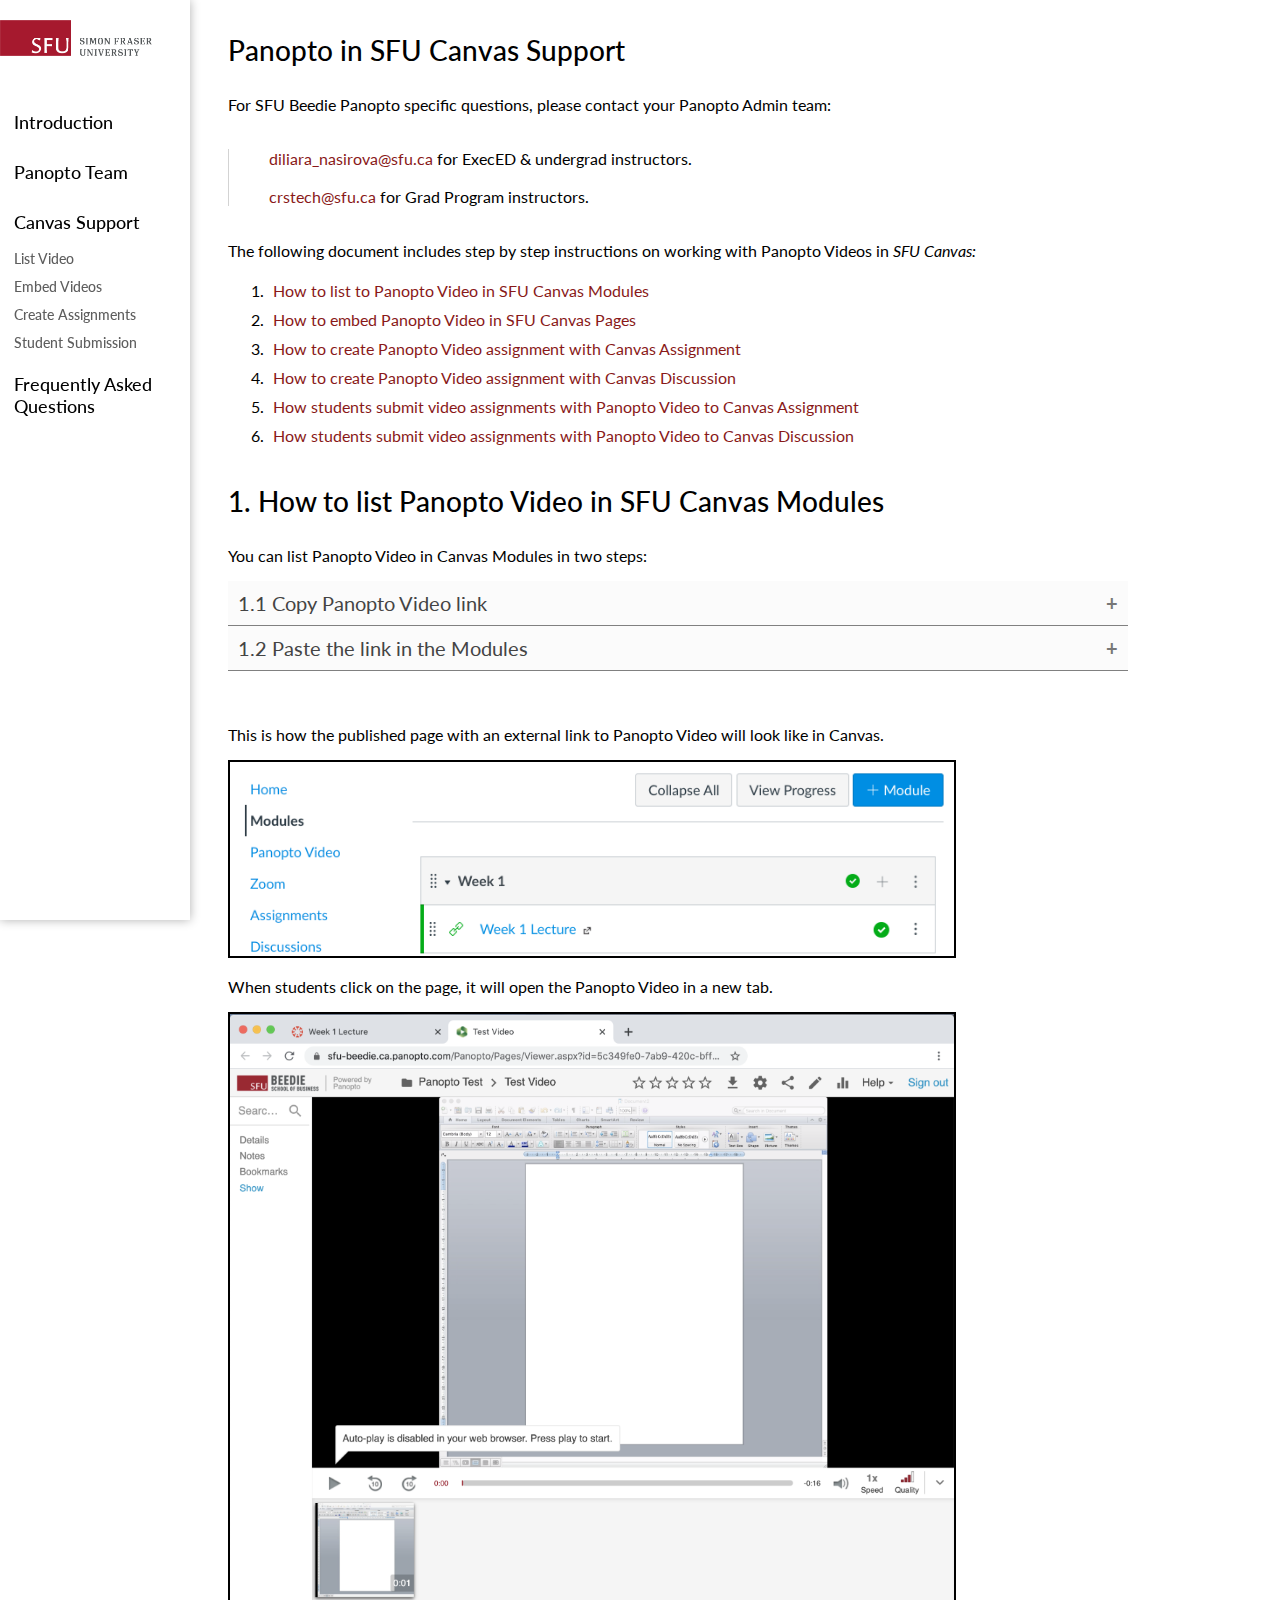
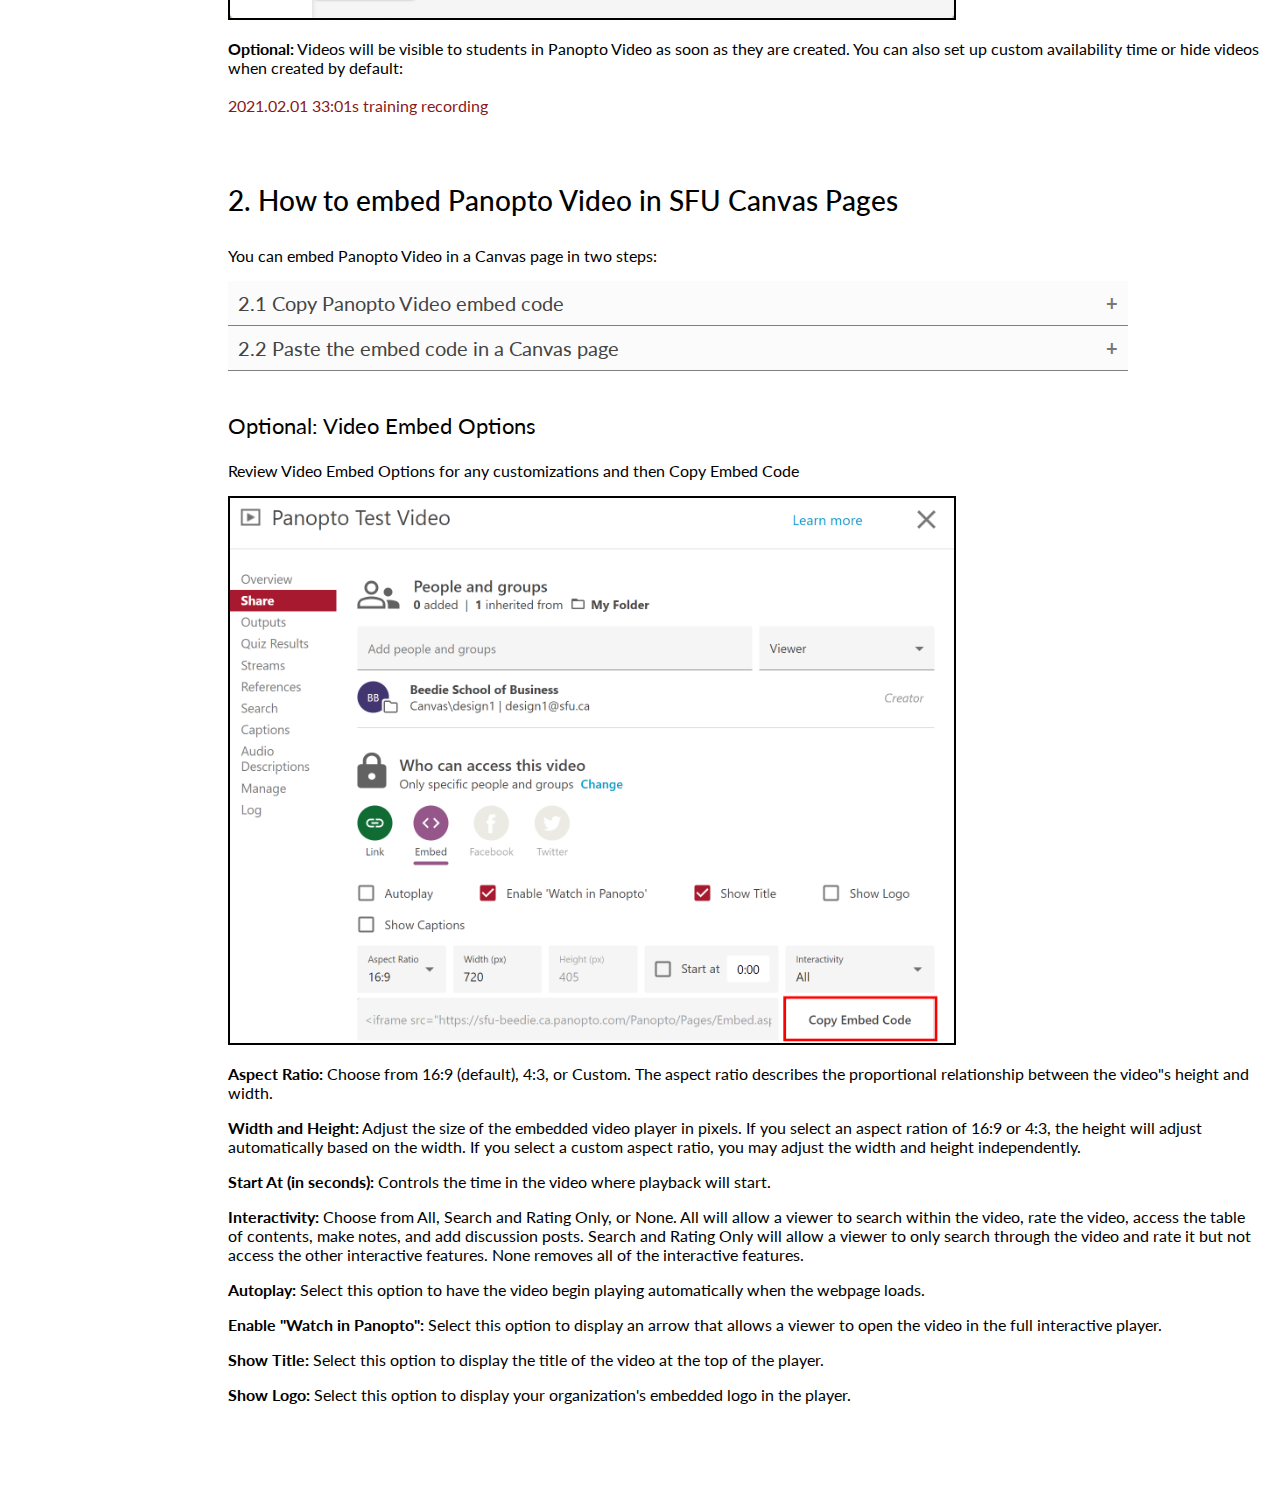
==== canvas_support.html @ 19302132 "embed section done" ====
<!DOCTYPE html>
<html lang="en">
<head>
    <meta charset="UTF-8">
    <meta http-equiv="X-UA-Compatible" content="IE=edge">
    <meta name="viewport" content="width=device-width, initial-scale=1.0">
    <title>Panopto Video in SFU Canvas</title>
    <link rel="stylesheet" href="/styles.css">
</head>
<body>
    <!-- Side navigation -->
    <div class="sidenav">
        <img class="logo" alt="SFU Logo" src="./images/SFU_horizontal_logo_rgb.png" />
        <br><br><br>
        <a href="./intro.html">Introduction</a>
        <a href="./panopto_team.html">Panopto Team</a>
        <a href="./canvas_support.html">Canvas Support</a>
        <a class="a_sub" href="./canvas_support.html#list">List Video</a>
        <a class="a_sub" href="./canvas_support.html#embed">Embed Videos</a>
        <a class="a_sub" href="./canvas_support.html#create">Create Assignments</a>
        <a class="a_sub" href="./canvas_support.html#submit">Student Submission</a>
        <a href="./faq.html">Frequently Asked Questions</a>
    </div>
    
    <!-- Page content -->
    <div class="main">
        <h2>
            Panopto in SFU Canvas Support
        </h2>
        <p>
            For SFU Beedie Panopto specific questions, please contact your Panopto Admin team:<br><br>
        </p>
        <div class="indent">
            <p>
                <a href="mailto:diliara_nasirova@sfu.ca">diliara_nasirova@sfu.ca</a> for ExecED & undergrad 
                instructors.<br><br>
                <a href="mailto:crstech@sfu.ca ">crstech@sfu.ca </a>for Grad Program instructors. 
            </p>
        </div>

        <p><br>
            The following document includes step by step instructions on working with Panopto 
            Videos in <i>SFU Canvas:</i>
        </p>
        <ol>
            <li><a href="#list">How to list to Panopto Video in SFU Canvas Modules</a></li>
            <li><a href="#embed">How to embed Panopto Video in SFU Canvas Pages</a></li>
            <li><a href="#create_assignment">How to create Panopto Video assignment with Canvas Assignment</a></li>
            <li><a href="#create_discussion">How to create Panopto Video assignment with Canvas Discussion</a></li>
            <li><a href="#submit_assignment">How students submit video assignments with Panopto Video to Canvas Assignment</a></li>
            <li><a href="#submit_discussion">How students submit video assignments with Panopto Video to Canvas Discussion</a></li>
        </ol>
        <h2 id="list">
            1. How to list Panopto Video in SFU Canvas Modules
        </h2>
        <p>
            You can list Panopto Video in Canvas Modules in two steps:
        </p>
        <button class="accordion">1.1 Copy Panopto Video link</button>
        <div class="indent, panel">
            <p>
                1.1.1 Go to your class Canvas site and then click on Panopto Video in the course menu. 
            </p>
            <img src="./images/panopto_tab.png" alt="Panopto Video Tab on Canvas">
            <p>
                1.1.2 Choose an existing video recording; click on Share
            </p>
            <img src="./images/panopto_share.png" alt="Share existing video">
            <p>
                1.1.3 A pop-up window will appear; Click on the Copy Link button. Close the pop-up window.
            </p>
            <img src="./images/panopto_copylink.png" alt="Panopto copy link button">
        </div>
        <button class="accordion">1.2 Paste the link in the Modules</button>
        <div class="indent, panel">
            <p>
                1.2.1 Navigate to the <b>Modules</b> and click on the plus icon. 
            </p>
            <img src="./images/panopto_plus.png" alt="Plus icon for module page">
            <p>
                1.2.2 A drop-down menu will appear; Choose External URL from the drop
                down menu.
            </p>
            <img src="./images/module_dropdown.png" alt="Dropdown menu in Module" />
            <p>
                1.2.3 Paste the web address to the <b>URL</b> field; Add a title to the <b>Page Name</b> 
                field; Check the <b>Load in a new tab</b>; Click on <b>Add Item</b>
            </p>
            <img src="./images/module_additem.png" alt="Add Item to Module Popup window">
            <p>
                1.2.4 Publish the page and module to make the video available for students.
            </p>
            <img src="./images/unpublished_mod.png" alt="Publish button on module">
        </div>
        <br>
        <br>
        <p>
            This is how the published page with an external link to Panopto Video will look like in Canvas.
        </p>
        <img src="./images/published_mod.png" alt="Published Module">
        <p>
            When students click on the page, it will open the Panopto Video in a new tab.
        </p>
        <img src="./images/panopto_student_view.png" alt="Student view of a Panopto Video">
        <p>
            <b>Optional:</b> Videos will be visible to students in Panopto Video as soon as 
            they are created. You can also set up custom availability time or hide videos 
            when created by default: <br><br>
            <a href="https://corp.hosted.panopto.com/Panopto/Pages/Viewer.aspx?id=32fe626e-5013-48fc-8f20-acc20178127f&start=1981.85275">
                2021.02.01 33:01s training recording</a>
        </p>
        <br>
        <h2 id="embed">
            2. How to embed Panopto Video in SFU Canvas Pages
        </h2>
        <p>
            You can embed Panopto Video in a Canvas page in two steps:
        </p>
        <button class="accordion">2.1 Copy Panopto Video embed code</button>
        <div class="indent, panel">
            <p>
                2.1.1 Go to your class Canvas site and then click on Panopto Video in the course menu.
            </p>
            <img src="./images/panopto_tab.png" alt="Panopto Video Tab on Canvas">
            <p>
                2.1.2 Choose an existing video recording; click on Share
            </p>
            <img src="./images/panopto_share.png" alt="Panopto Video Share button">
            <p>
                2.1.3 A pop-up window will appear; click on Embed
            </p>
            <img src="./images/panopto_embed.png" alt="Panopto Video Embed Tab">
            <p>
                2.1.4 Copy Embed Code with the default settings and close the pop-up window.
            </p>
            <img src="./images/embed_code.png" alt="Copy embed code button">
            <p>
                2.1.1 Go to your class Canvas site and then click on Panopto Video in the course menu.
            </p>
            <img src="./images/panopto_tab.png" alt="Panopto Video Tab on Canvas">
        </div>
        <button class="accordion">2.2 Paste the embed code in a Canvas page</button>
        <div class="indent, panel">
            <p>
                2.2.1 Navigate to a Canvas page you’d like to embed your video in. Click on the page to open it.
            </p>
            <img src="./images/click_lecture.png" alt="Click on a Page to open it">
            <p>
                2.2.2 Click on Edit
            </p>
            <img src="./images/page_edit.png" alt="Edit button on page">
            <p>
                2.2.3 From the top toolbar, click on Insert -> Embed
            </p>
            <img src="./images/insert_embed.png" alt="Embed option in Insert dropdown menu">
            <p>
                2.2.4 A pop-up window will open; Paste the embed code and click Submit
            </p>
            <img src="./images/embed_code_paste.png" alt="Paste code in text box">
            <p>
                2.2.5 The video will be embedded in the page. Click Save to save the changes to the page.
            </p>
            <img src="./images/embed_save.png" alt="Click the page's save button">
            <p>
                2.2.6 Publish the page to allow the students to watch the video. 
            </p>
            <img src="./images/publish_page.png" alt="Publish button at the top of a page">
        </div>
        <br>
        <h3>
            Optional: Video Embed Options
        </h3>
        <p>
            Review Video Embed Options for any customizations and then Copy Embed Code
        </p>
        <img src="./images/embed_code.png" alt="Embed Tab on Canvas">
        <p>
            <b>Aspect Ratio:</b> Choose from 16:9 (default), 4:3, or Custom. The aspect ratio 
            describes the proportional relationship between the video"s height and width.
        </p>
        <p>
            <b>Width and Height:</b> Adjust the size of the embedded video player in pixels. 
            If you select an aspect ration of 16:9 or 4:3, the height will adjust automatically based on the 
            width. If you select a custom aspect ratio, you may adjust the width and height independently.
        </p>
        <p>
            <b>Start At (in seconds):</b> Controls the time in the video where playback will start.
        </p>
        <p>
            <b>Interactivity:</b> Choose from All, Search and Rating Only, or None. All will allow a viewer 
            to search within the video, rate the video, access the table of contents, make notes, and add 
            discussion posts. Search and Rating Only will allow a viewer to only search through the video 
            and rate it but not access the other interactive features. None removes all of the interactive 
            features.
        </p>
        <p>
            <b>Autoplay:</b> Select this option to have the video begin playing automatically when the 
            webpage loads.
        </p>
        <p>
            <b>Enable "Watch in Panopto":</b> Select this option to display an arrow that allows 
            a viewer to open the video in the full interactive player.
        </p>
        <p>
            <b>Show Title:</b> Select this option to display the title of the video at the top of the player.
        </p>
        <p>
            <b>Show Logo:</b> Select this option to display your organization's embedded logo in the player.
        </p>
    <br>
    <br>
    <br>
    </div>
<script src="./scripts.js"></script>
</body>
</html>
---- styles.css ----
@import url('https://fonts.googleapis.com/css?family=Lato');

body {
  font-family: "Lato Extended", Lato, "Helvetica Neue", Helvetica, Arial, sans-serif;
}
.logo {
  width: 152px;
  height: 36px;
  border: none;
}
h2 {
  font-size: 28px;
  font-weight: 500;
  padding-top: 10px;
  padding-bottom: 5px;
}
img {
  border: 2px solid rgb(0, 0, 0);
  width: 70%;
  margin-left: 0px ;
}
h3 {
  font-weight: normal;
  font-size: 22px;
}
a{
  text-decoration: none;
  color: rgb(137, 25, 25);
}
li {
  padding: 5px;
}
button {
  font-family: "Lato Extended", Lato, "Helvetica Neue", Helvetica, Arial, sans-serif;
  font-size: 20px;
}
div.indent {
  border-left: 1px solid rgb(211, 211, 211);
}
.indent p {
  margin-left: 40px;
}
.indent img {
  margin-left: 40px;
}

.sidenav {
    height: 100%; /* Full-height: remove this if you want "auto" height */
    width: 190px; /* Set the width of the sidebar */
    position: fixed; /* Fixed Sidebar (stay in place on scroll) */
    z-index: 1; /* Stay on top */
    top: 0; /* Stay at the top */
    left: 0;
    background-color: rgb(255, 255, 255); /* Black */
    overflow-x: hidden; /* Disable horizontal scroll */
    padding-top: 20px;
    box-shadow:0px 0px 10px 0px rgb(176, 176, 176);
  }
  
  /* The navigation menu links */
  .sidenav a {
    padding: 14px;
    text-decoration: none;
    font-size: 18px;
    font-weight: 500;
    color: #000000;
    display: block;
  }

  .a_sub {
    padding-top: 3px !important;
    padding-bottom: 8px !important;
    font-size: 14px !important;
    color: #5e5e5e !important;
  }
  .a_sub:hover {
    color: rgb(0, 0, 0) !important; 
    background-color: #ececec5c;
  }

  /* When you mouse over the navigation links, change their color */
  .sidenav a:hover {
    background-color: #ececec5c;
  }
  
  /* Style page content */
  .main {
    margin-left: 210px; 
    padding: 0px 10px;
  }
  
  /* On smaller screens, where height is less than 450px, change the style of the sidebar (less padding and a smaller font size) */
  @media screen and (max-height: 450px) {
    .sidenav {padding-top: 15px;}
    .sidenav a {font-size: 18px;}
  }
  .accordion {
    background-color: rgba(237, 237, 237, 0.236);
    color: #444;
    padding: 10px;
    width: 900px;
    border: 0;
    border-bottom: 1px solid gray;;
    text-align: left;
    transition: 0.4s;
  }
  
  .active, .accordion:hover {
    background-color: rgb(240, 240, 240);
  }
  
  .panel {
    padding: 0 18px;
    background-color: white;
    max-height: 0;
    overflow: hidden;
    transition: max-height 0.2s ease-out;
    width: 80%;
  }

  .accordion:after {
    content: '\002B';
    color: #777;
    font-weight: bold;
    float: right;
    margin-left: 5px;
  }
  
  .active:after {
    content: "\2212";
  }
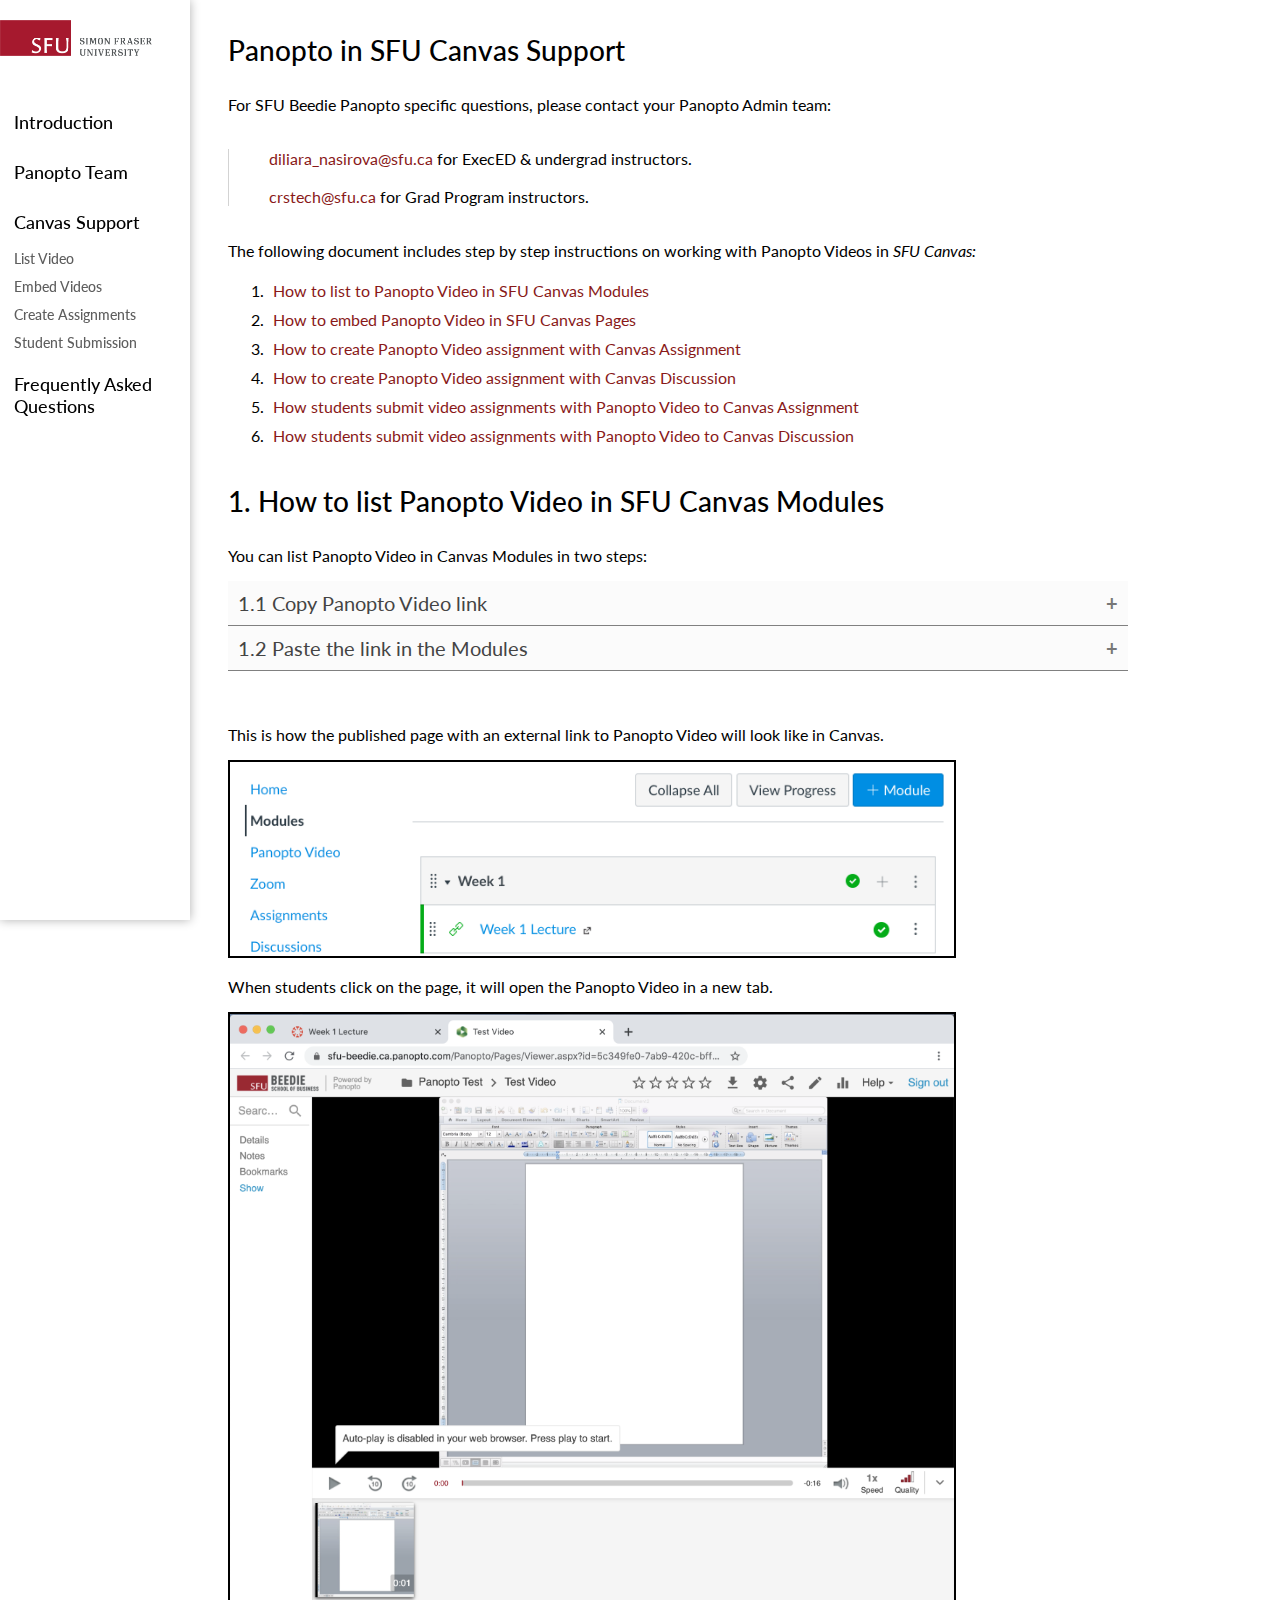
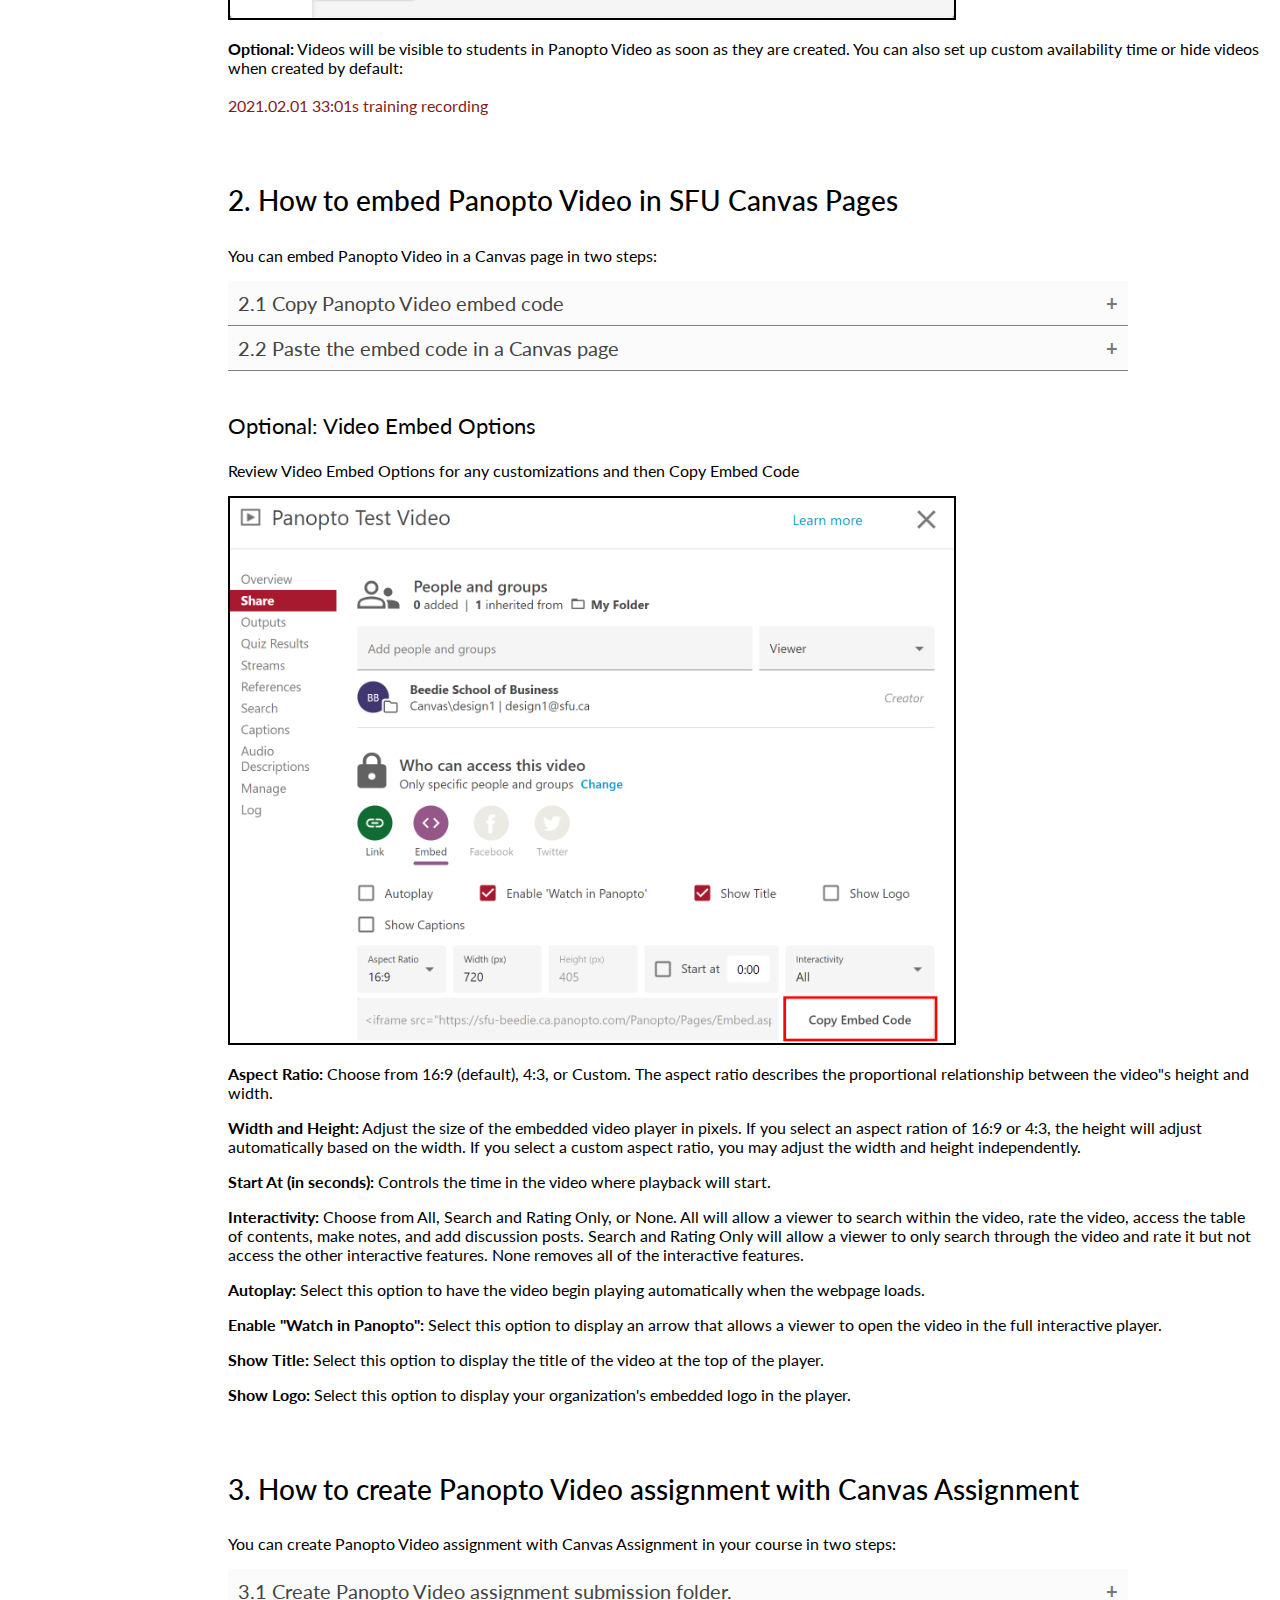
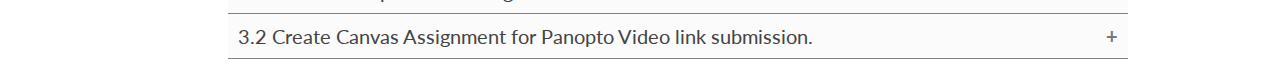
==== commit c3fc6533: "3" ====
--- a/canvas_support.html
+++ b/canvas_support.html
@@ -134,10 +134,6 @@
                 2.1.4 Copy Embed Code with the default settings and close the pop-up window.
             </p>
             <img src="./images/embed_code.png" alt="Copy embed code button">
-            <p>
-                2.1.1 Go to your class Canvas site and then click on Panopto Video in the course menu.
-            </p>
-            <img src="./images/panopto_tab.png" alt="Panopto Video Tab on Canvas">
         </div>
         <button class="accordion">2.2 Paste the embed code in a Canvas page</button>
         <div class="indent, panel">
@@ -208,8 +204,79 @@
             <b>Show Logo:</b> Select this option to display your organization's embedded logo in the player.
         </p>
     <br>
-    <br>
-    <br>
+    <span id="create"></span>
+    <h2 id="create_assignment">
+        3. How to create Panopto Video assignment with Canvas Assignment
+    </h2>
+    <p>
+        You can create Panopto Video assignment with Canvas Assignment in your course in two
+        steps:
+    </p>
+    <button class="accordion">3.1 Create Panopto Video assignment submission
+        folder.</button>
+    <div class="indent, panel">
+        <p>
+            3.1.1 Go to your class Canvas site and then click on Panopto Video in the course menu. 
+        </p>
+        <img src="./images/panopto_tab.png" alt="Panopto Video Tab on Canvas">
+        <p>
+            3.1.2 Click on the Gear icon on the top right to navigate to Folder Settings
+        </p>
+        <img src="./images/panopto_gear.png" alt="Panopto Video Gear Icon for settings">
+        <p>
+            3.1.3 A pop-up window will appear; Click on Create Assignment Folder link
+        </p>
+        <img src="./images/create_assignment_folder.png" alt="Create assignment folder link under settings tab">
+        <p>
+            3.1.4 An assignment folder will be created using the same name as the course with [assignments] 
+            appended to the name. Students and other creators assigned to your course will now be able to 
+            create videos with Panopto and/or submit recordings to this folder. Close the pop-up window.
+        </p>
+        <img src="./images/assignment_options.png" alt="Pop up window after assignment folder is created.">
+        <p>
+            3.1.5 The assignment folder will be listed in the content area. Optional: to learn more about 
+            folder management, check <a href="https://support.panopto.com/s/article/Folder-Management">support.panopto.com</a>
+        </p>
+        <img src="./images/assignment_folder.png" alt="Assignment folder in Panopto tab on Canvas">
+    </div>
+    <button class="accordion">3.2 Create Canvas Assignment for Panopto Video
+        link submission.</button>
+    <div class="indent, panel">
+        <p>
+            3.2.1 Navigate to Canvas Assignments.
+        </p>
+        <img src="./images/canvas_assignments.png" alt="Assignments Tab on Canvas">
+        <p>
+            3.2.2 Create an assignment by clicking on the Plus sign.
+        </p>
+        <img src="./images/assignments_plus.png" alt="Plus icon in assignment page">
+        <p>
+            3.2.3 A pop-up window will appear. Fill in the details for the assignment setup and click Save. 
+            A Canvas Assignment will be created.
+        </p>
+        <img src="./images/add_assignment.png" alt="Pop up window when adding an assignment">
+        <p>
+            3.2.4 Click on the new assignment that was created.
+        </p>
+        <img src="./images/click_assignment.png" alt="Clicking the new assignment">
+        <p>
+            3.2.5 Click on the Edit button.
+        </p>
+        <img src="./images/edit_assignment.png" alt="Edit button in assignment page">
+        <p>
+            3.2.6 Add relevant instructions to your students. Here is an example: “Please submit a 
+            link to your Panopto video here”. 
+        </p>
+        <img src="./images/assignment_text.png" alt="Text box to add information in assignment">
+        <p>
+            3.2.7 In order to allow web link submissions, select Submission Type to Online, Text Entry and/or Website URL.
+        </p>
+        <img src="./images/assignment_submission.png" alt="Choose assignment submission types">
+        <p>
+            3.2.8 Click Save and Publish the assignment. All set.
+        </p>
+        <img src="./images/finished_assignment.png" alt="Finished assignment page">
+    </div>
     </div>
 <script src="./scripts.js"></script>
 </body>
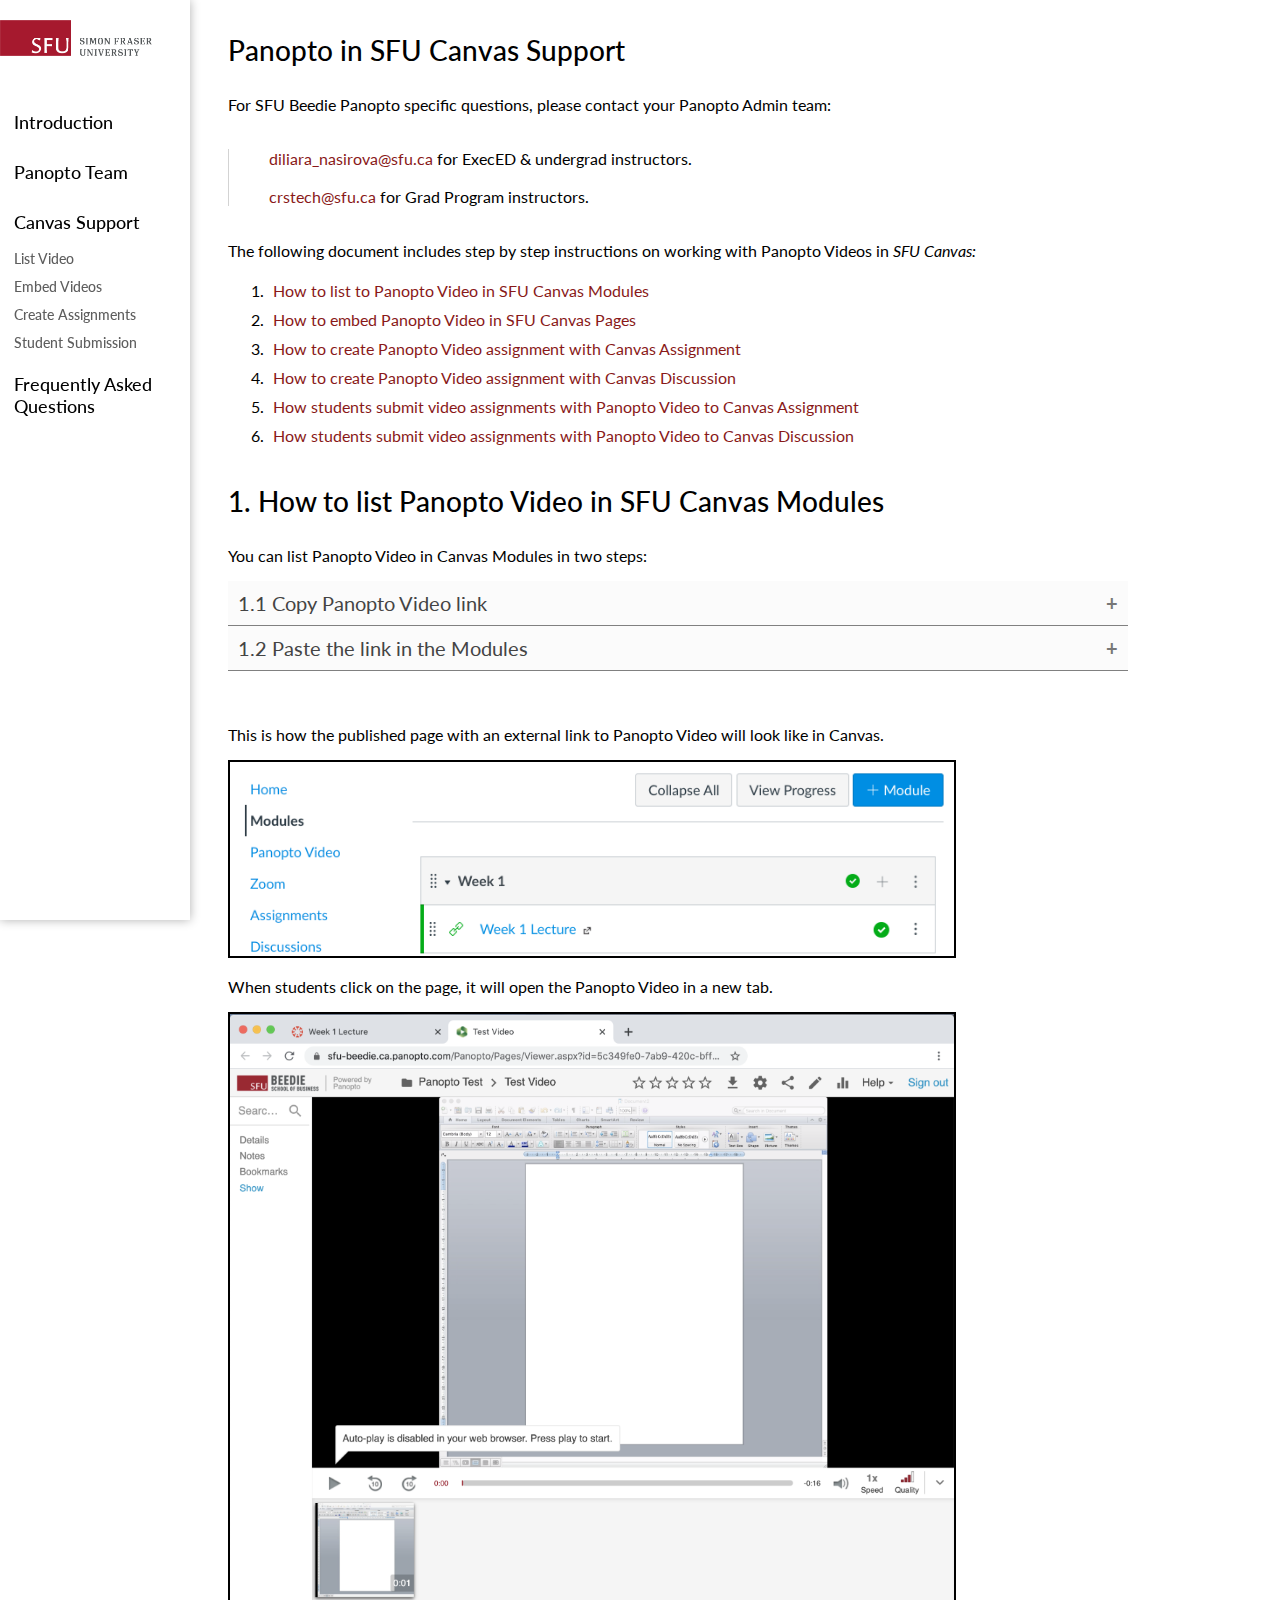
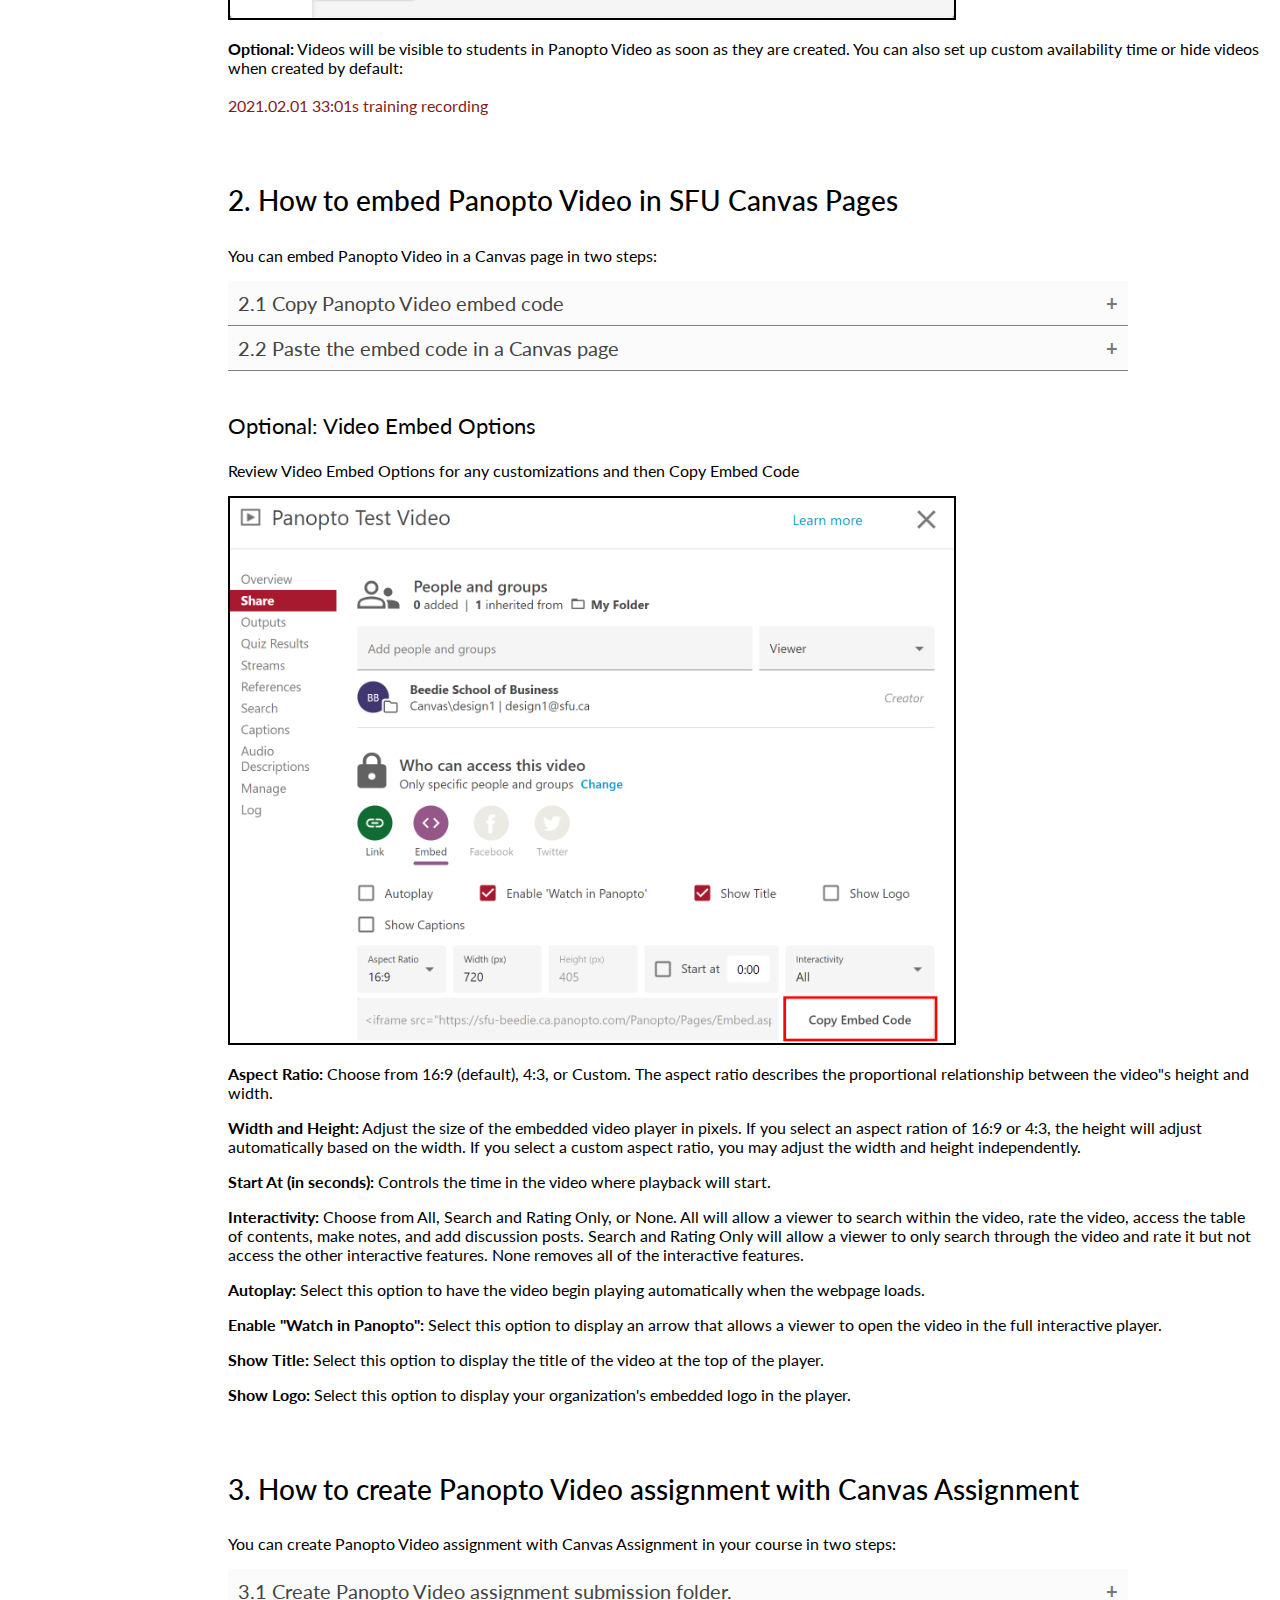
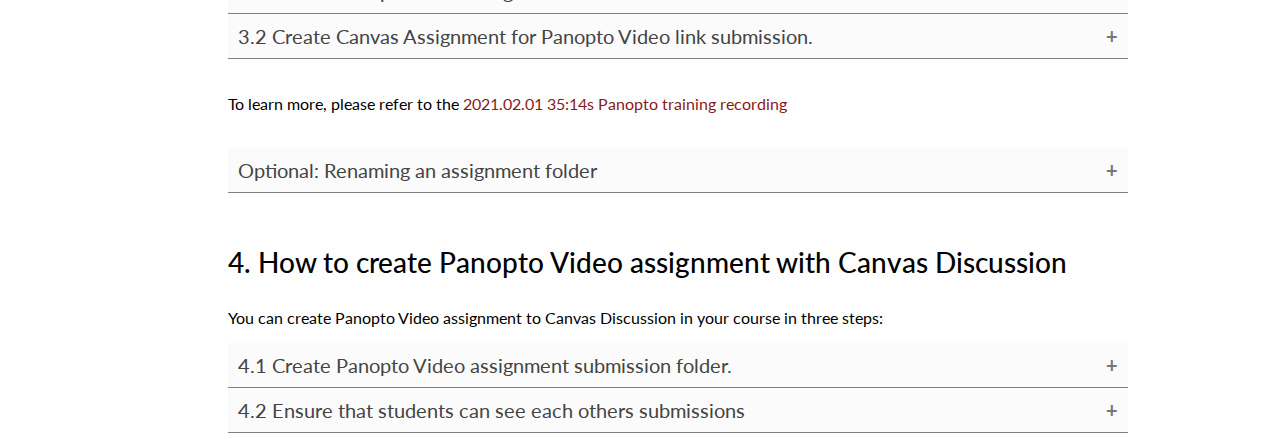
==== commit 6f31cd0f: "step 4" ====
--- a/canvas_support.html
+++ b/canvas_support.html
@@ -277,6 +277,83 @@
         </p>
         <img src="./images/finished_assignment.png" alt="Finished assignment page">
     </div>
+    <br>
+    <p>To learn more, please refer to the <a href="https://corp.hosted.panopto.com/Panopto/Pages/Viewer.aspx?id=32fe626e-5013-48fc-8f20-acc20178127f&start=2114.544361">
+        2021.02.01 35:14s Panopto training recording</a>
+    </p>
+    <br>
+    <button class="accordion">Optional: Renaming an assignment folder</button>
+    <div class="indent, panel">
+        <p>
+            To rename the assignment folder, click on the created assignment folder. 
+        </p>
+        <img src="./images/assignment_folder.png" alt="Panopto Video Tab on Canvas">
+        <p>
+            Click on the Gear icon.
+        </p>
+        <img src="./images/folder_gear.png" alt="Assignment Folders gear icon for settings">
+        <p>
+            A pop-up window will appear. Click on Edit to rename.
+        </p>
+        <img src="./images/edit_folder_name.png" alt="Edit button to rename">
+        <p>
+            Type the new Assignment Folder name. Click Save and Close the pop-up window.
+        </p>
+        <img src="./images/save_name.png" alt="Save link after renaming">
+    </div>
+    <br>
+    <h2 id="create_discussion">
+        4. How to create Panopto Video assignment with Canvas Discussion 
+    </h2>
+    <p>
+        You can create Panopto Video assignment to Canvas Discussion in your course in three steps:
+    </p>
+    <button class="accordion">4.1 Create Panopto Video assignment submission folder.</button>
+    <div class="indent, panel">
+        <p>
+            4.1.1 Go to your class Canvas site and then click on Panopto Video in the course menu.
+        </p>
+        <img src="./images/panopto_tab.png" alt="Panopto Video Tab on Canvas">
+        <p>
+            4.1.2 Click on a Gear icon to navigate to Folder Settings
+        </p>
+        <img src="./images/panopto_gear.png" alt="Panopto Video Gear Icon for settings">
+        <p>
+            4.1.3 A pop-up window will appear; Click on Create Assignment Folder link
+        </p>
+        <img src="./images/create_assignment_folder.png" alt="Create assignment folder link under settings tab">
+        <p>
+            4.1.4 An assignment folder will be created using the same name as the course with [assignments] 
+            appended to the name. Students and other creators assigned to your course will now be able to create 
+            videos with Panopto and/or submit recordings to this folder. Close the pop-up window.
+        </p>
+        <img src="./images/assignment_options.png" alt="Pop up window after assignment folder is created.">
+        <p>
+            4.1.5 The assignment folder will be listed in the content area. Optional: to learn more about 
+            folder management, check <a href="https://support.panopto.com/s/article/Folder-Management">support.panopto.com</a>
+        </p>
+        <img src="./images/assignment_folder.png" alt="Assignment folder in Panopto tab on Canvas">
+    </div>
+    <button class="accordion">4.2 Ensure that students can see each others submissions</button>
+    <div class="indent, panel">
+        <p>
+            4.2.1 Click on the created assignment folder.
+        </p>
+        <img src="./images/assignment_folder.png" alt="Assignment folder in Panopto tab on Canvas">
+        <p>
+            4.2.2 Click on a Gear icon to navigate to Folder Settings
+        </p>
+        <img src="./images/folder_gear.png" alt="Assignment Folders gear icon for settings">
+        <p>
+            4.2.3 A pop-up window will appear. Click on the Settings.
+        </p>
+        <img src="./images/assignment_settings.png" alt="Settings tab under assignment folder">
+        <p>
+            4.2.4 Make sure that “Allow viewers to see each others sessions” is checked. Close the pop-up window.
+        </p>
+        <img src="./images/viewers_check.png" alt="Check allow viewers to see others sessions button.">
+    </div>
+
     </div>
 <script src="./scripts.js"></script>
 </body>
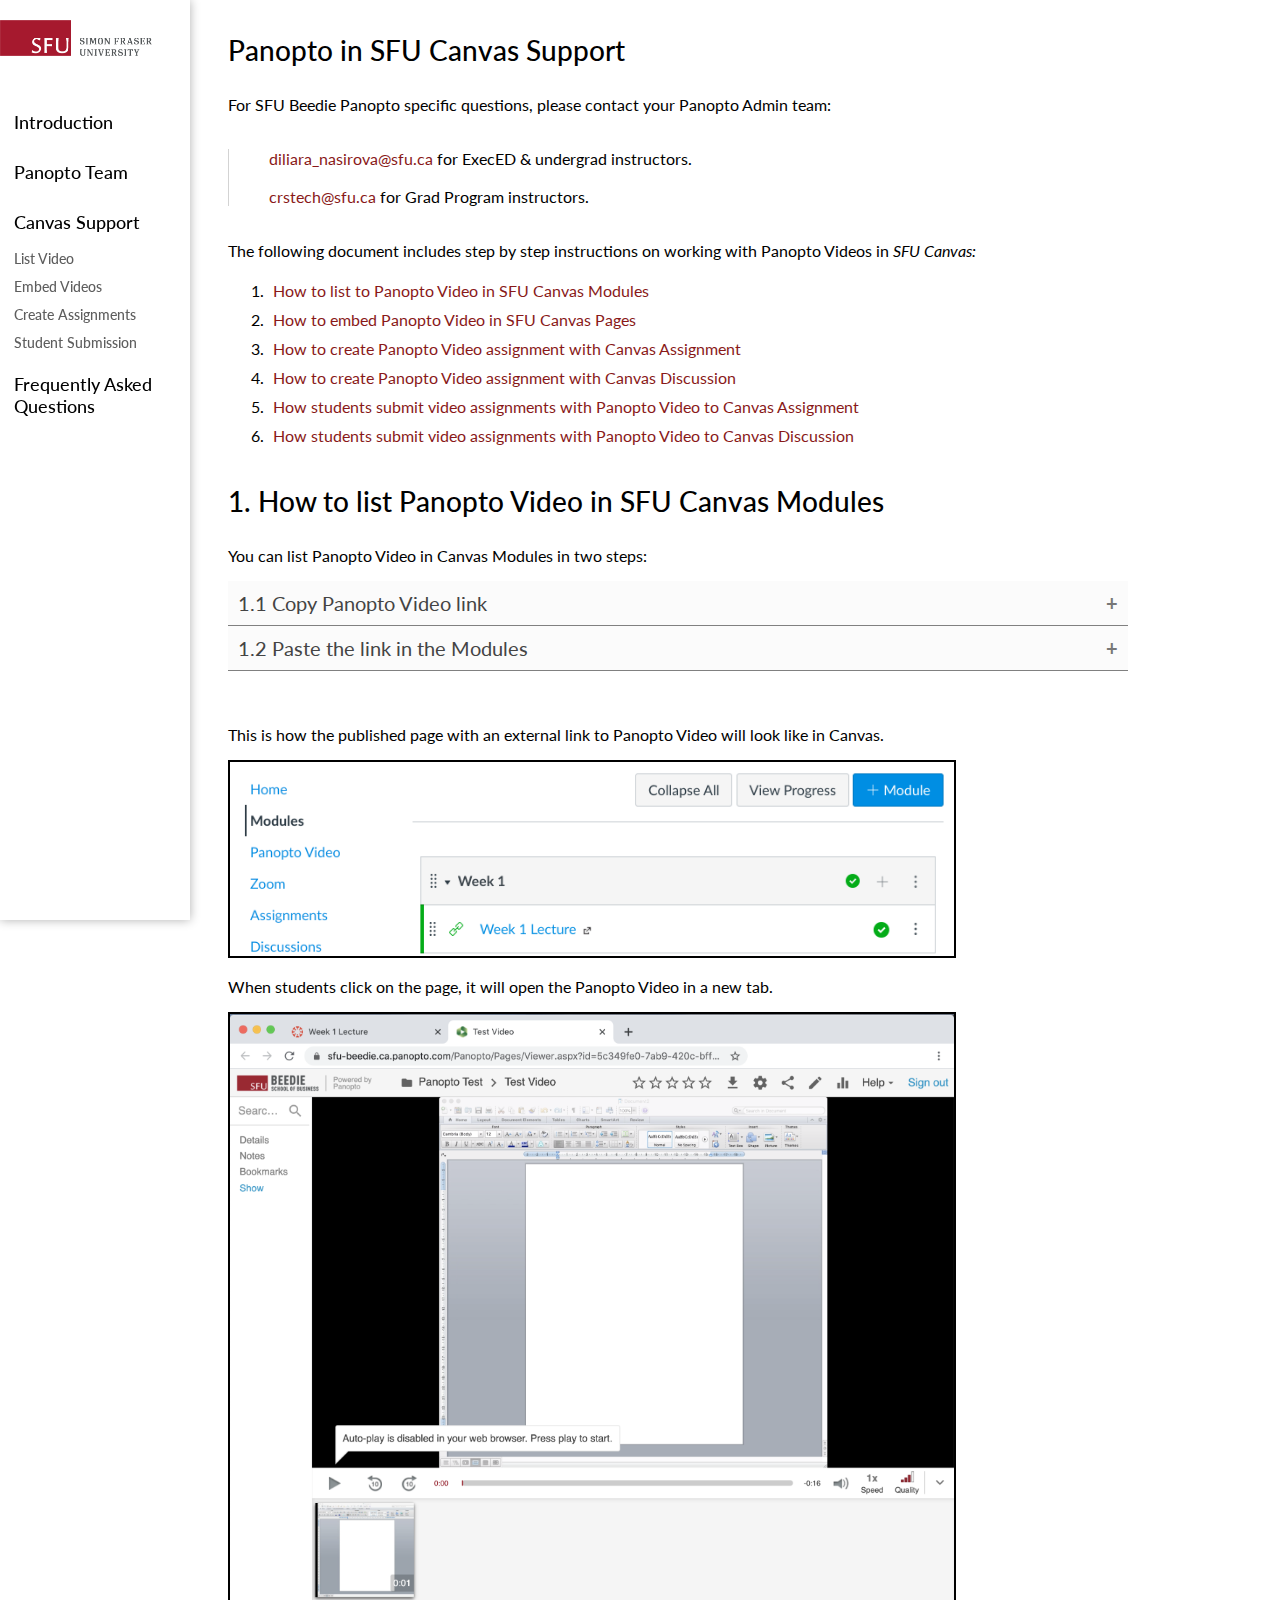
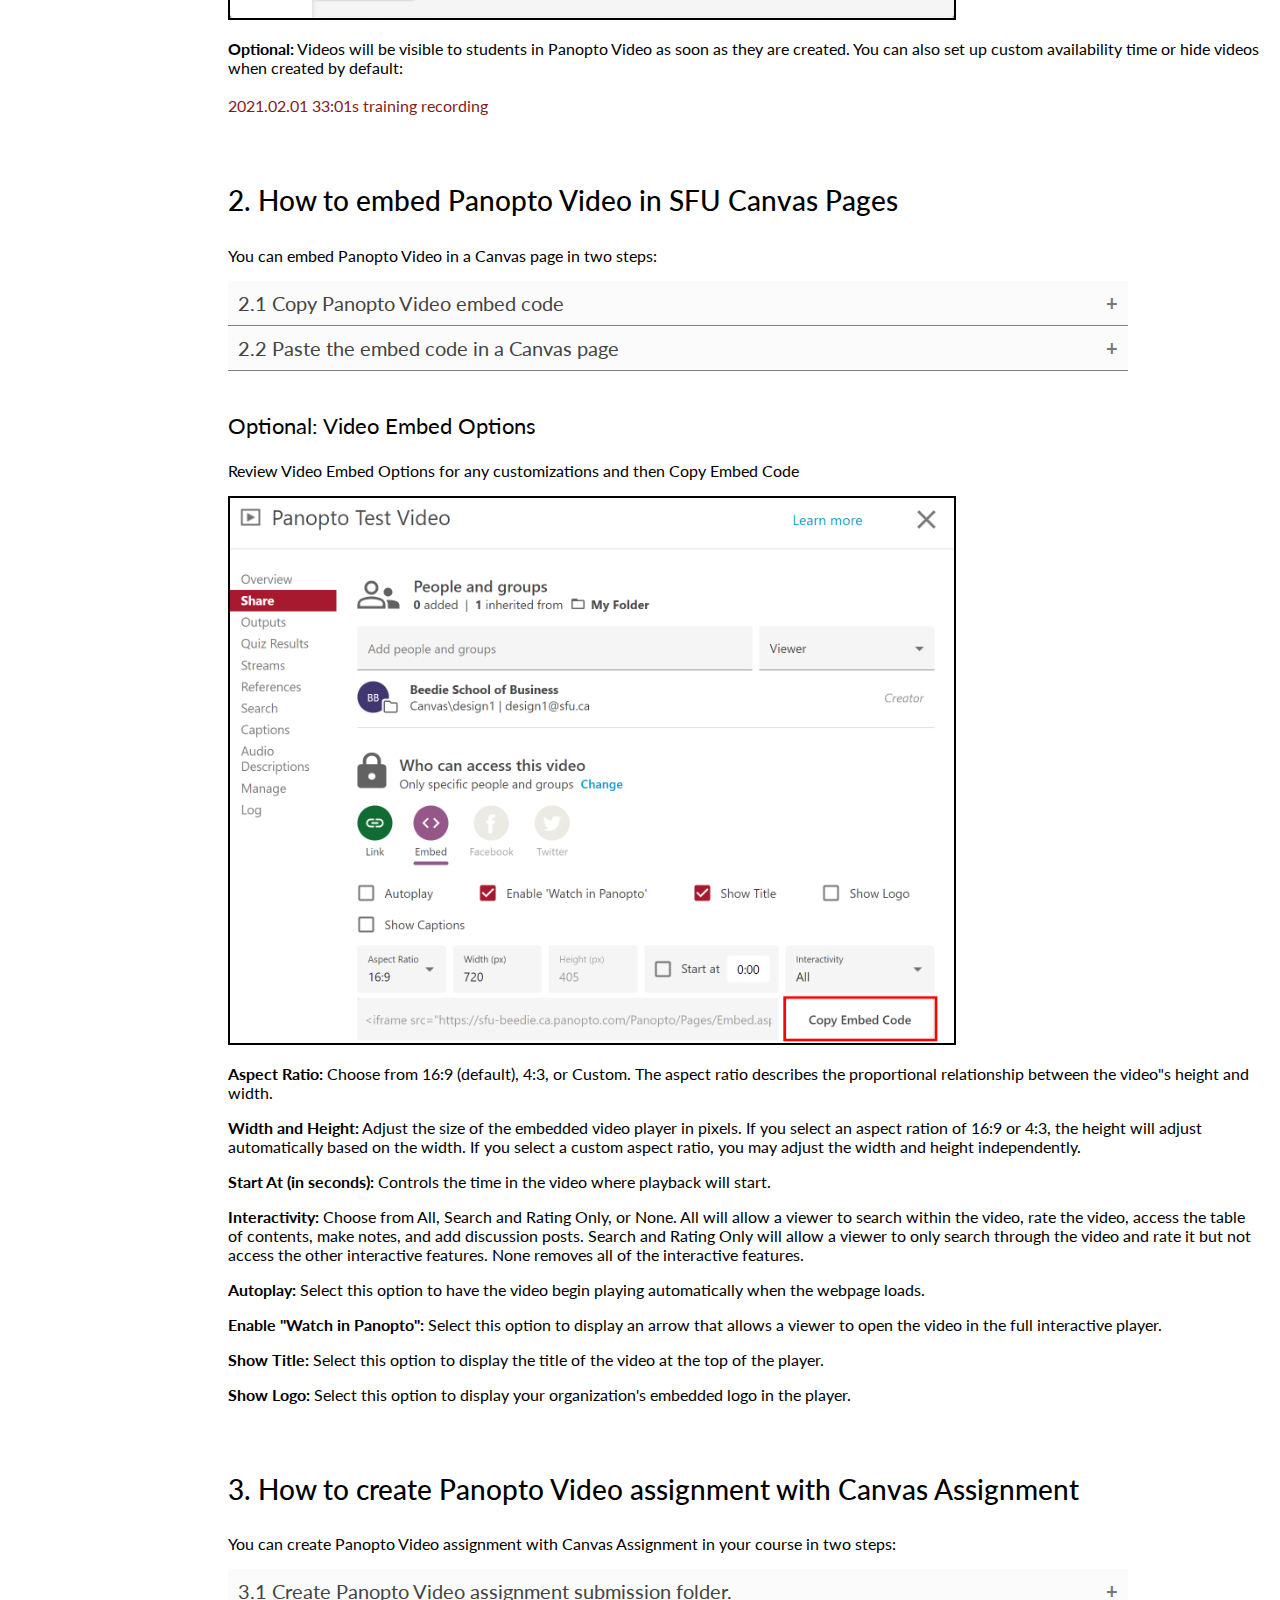
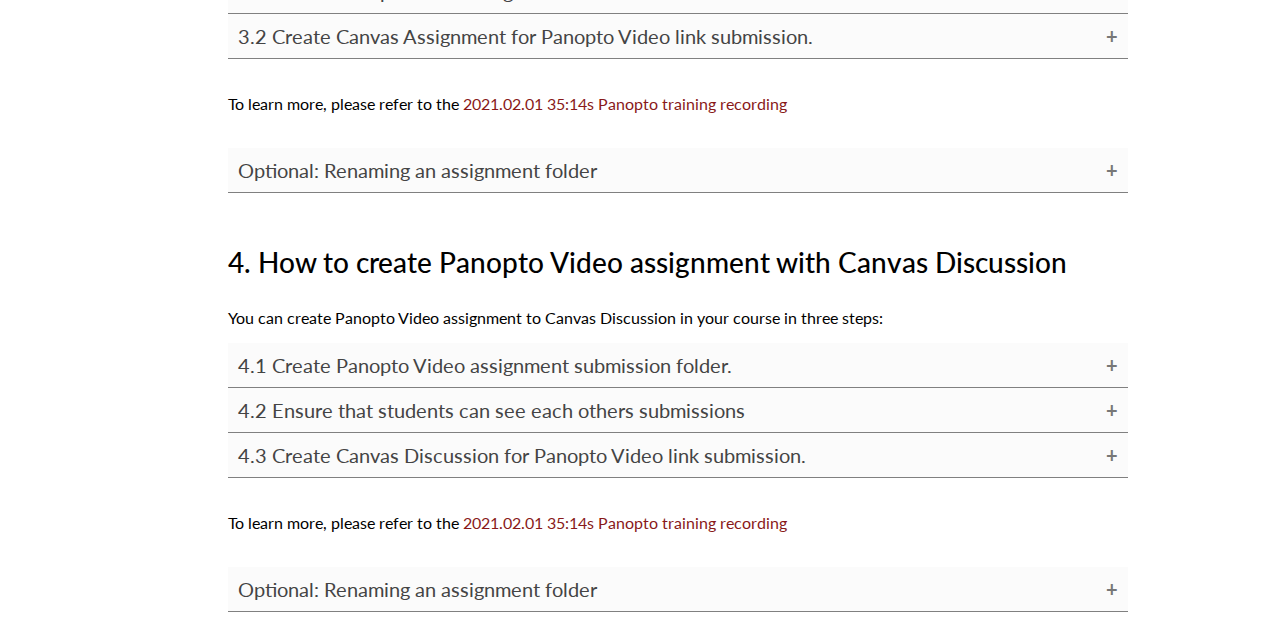
==== commit f8cea440: "finishing part 4" ====
--- a/canvas_support.html
+++ b/canvas_support.html
@@ -353,6 +353,51 @@
         </p>
         <img src="./images/viewers_check.png" alt="Check allow viewers to see others sessions button.">
     </div>
+    <button class="accordion">4.3 Create Canvas Discussion for Panopto Video link submission.</button>
+    <div class="indent, panel">
+        <p>
+            4.3.1 Navigate to Canvas Discussions.
+        </p>
+        <img src="./images/canvas_discussion.png" alt="Discussion tab on Canvas">
+        <p>
+            4.3.2 Create a discussion by clicking on the + Discussion sign.
+        </p>
+        <img src="./images/plus_discussion.png" alt="+ Discussion sign on page.">
+        <p>
+            4.3.3 A discussion creation page will appear. Fill in the details, add relevant instructions to your students 
+            and click Save. A Canvas Discussion will be created.
+        </p>
+        <img src="./images/discussion_text.png" alt="Text box to add information in discussion">
+        <p>
+            4.3.4 Click Publish. All set.
+        </p>
+        <img src="./images/publish_discussion.png" alt="A published discussion page.">
+    </div>
+    <br>
+    <p>To learn more, please refer to the <a href="https://corp.hosted.panopto.com/Panopto/Pages/Viewer.aspx?id=32fe626e-5013-48fc-8f20-acc20178127f&start=2114.544361">
+        2021.02.01 35:14s Panopto training recording</a>
+    </p>
+    <br>
+    <button class="accordion">Optional: Renaming an assignment folder</button>
+    <div class="indent, panel">
+        <p>
+            To rename the assignment folder, click on the created assignment folder. 
+        </p>
+        <img src="./images/assignment_folder.png" alt="Panopto Video Tab on Canvas">
+        <p>
+            Click on the Gear icon.
+        </p>
+        <img src="./images/folder_gear.png" alt="Assignment Folders gear icon for settings">
+        <p>
+            A pop-up window will appear. Click on Edit to rename.
+        </p>
+        <img src="./images/edit_folder_name.png" alt="Edit button to rename">
+        <p>
+            Type the new Assignment Folder name. Click Save and Close the pop-up window.
+        </p>
+        <img src="./images/save_name.png" alt="Save link after renaming">
+    </div>
+    <br>
 
     </div>
 <script src="./scripts.js"></script>
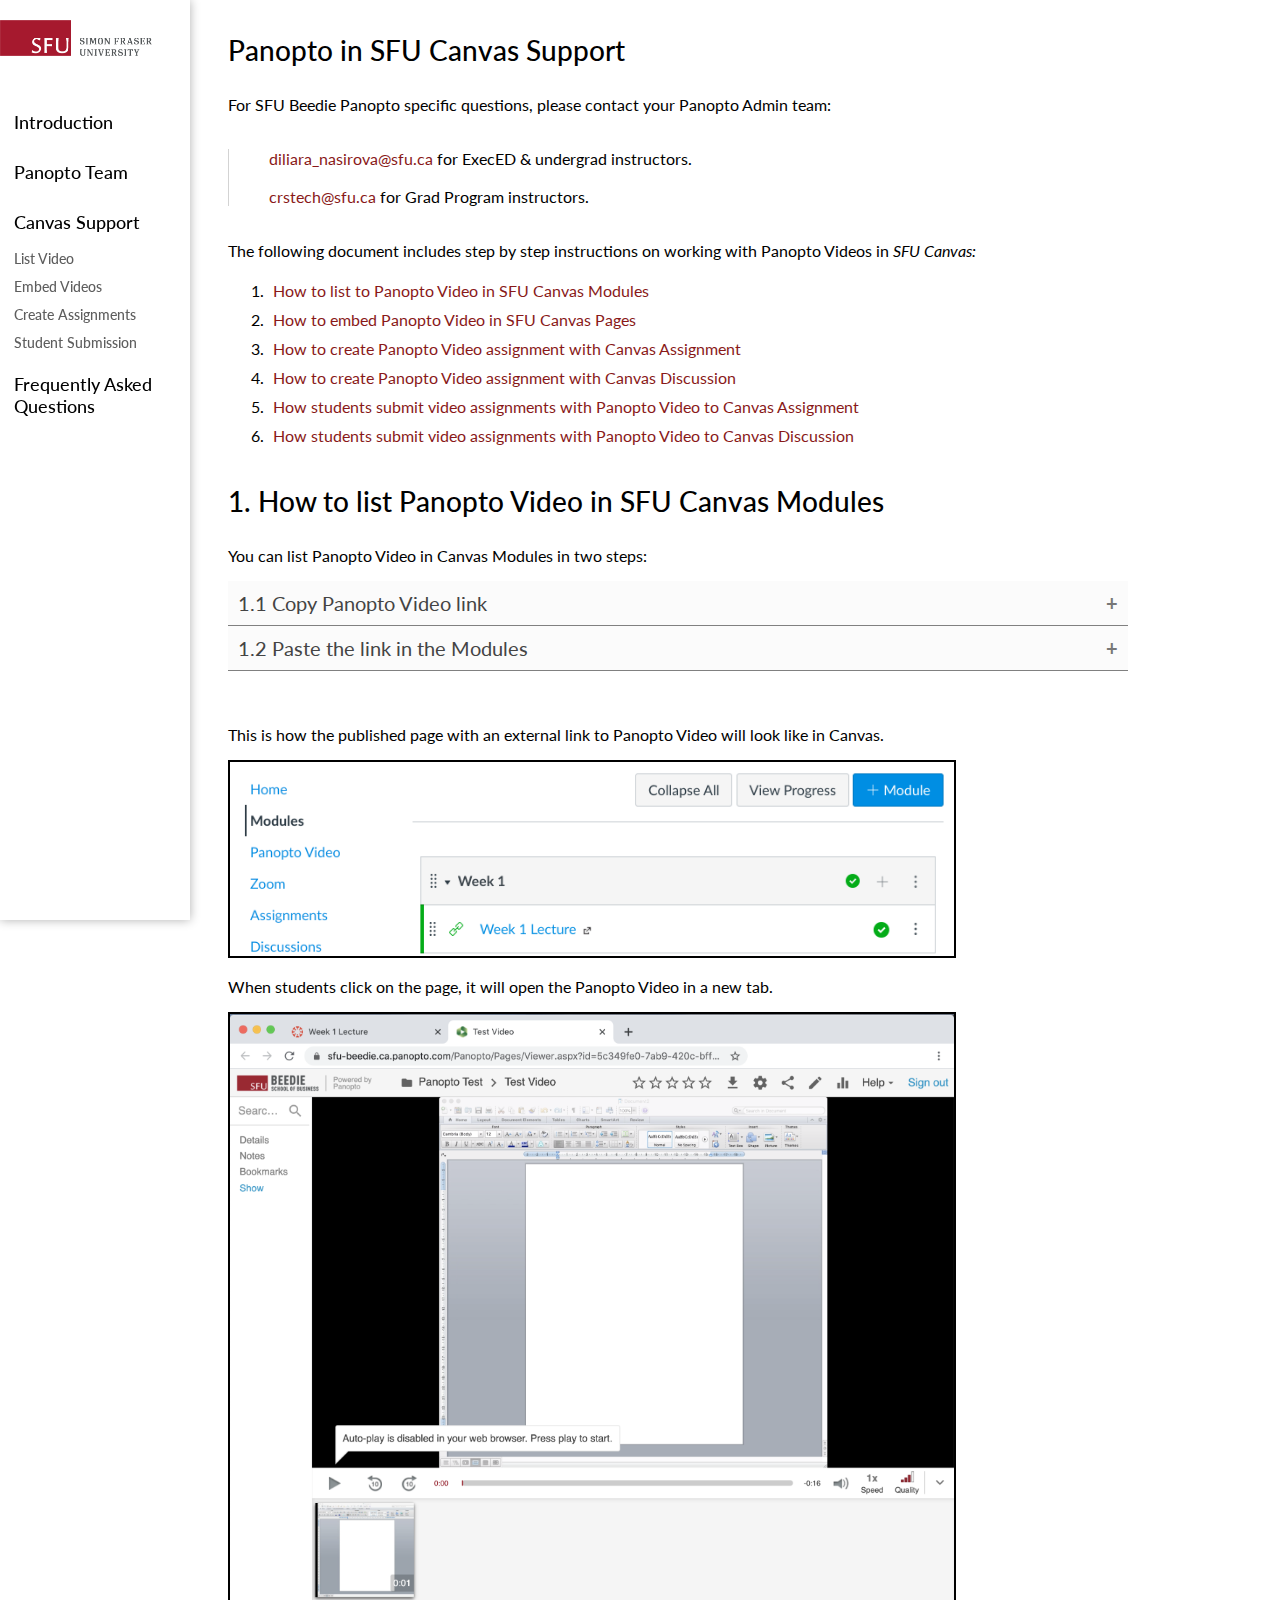
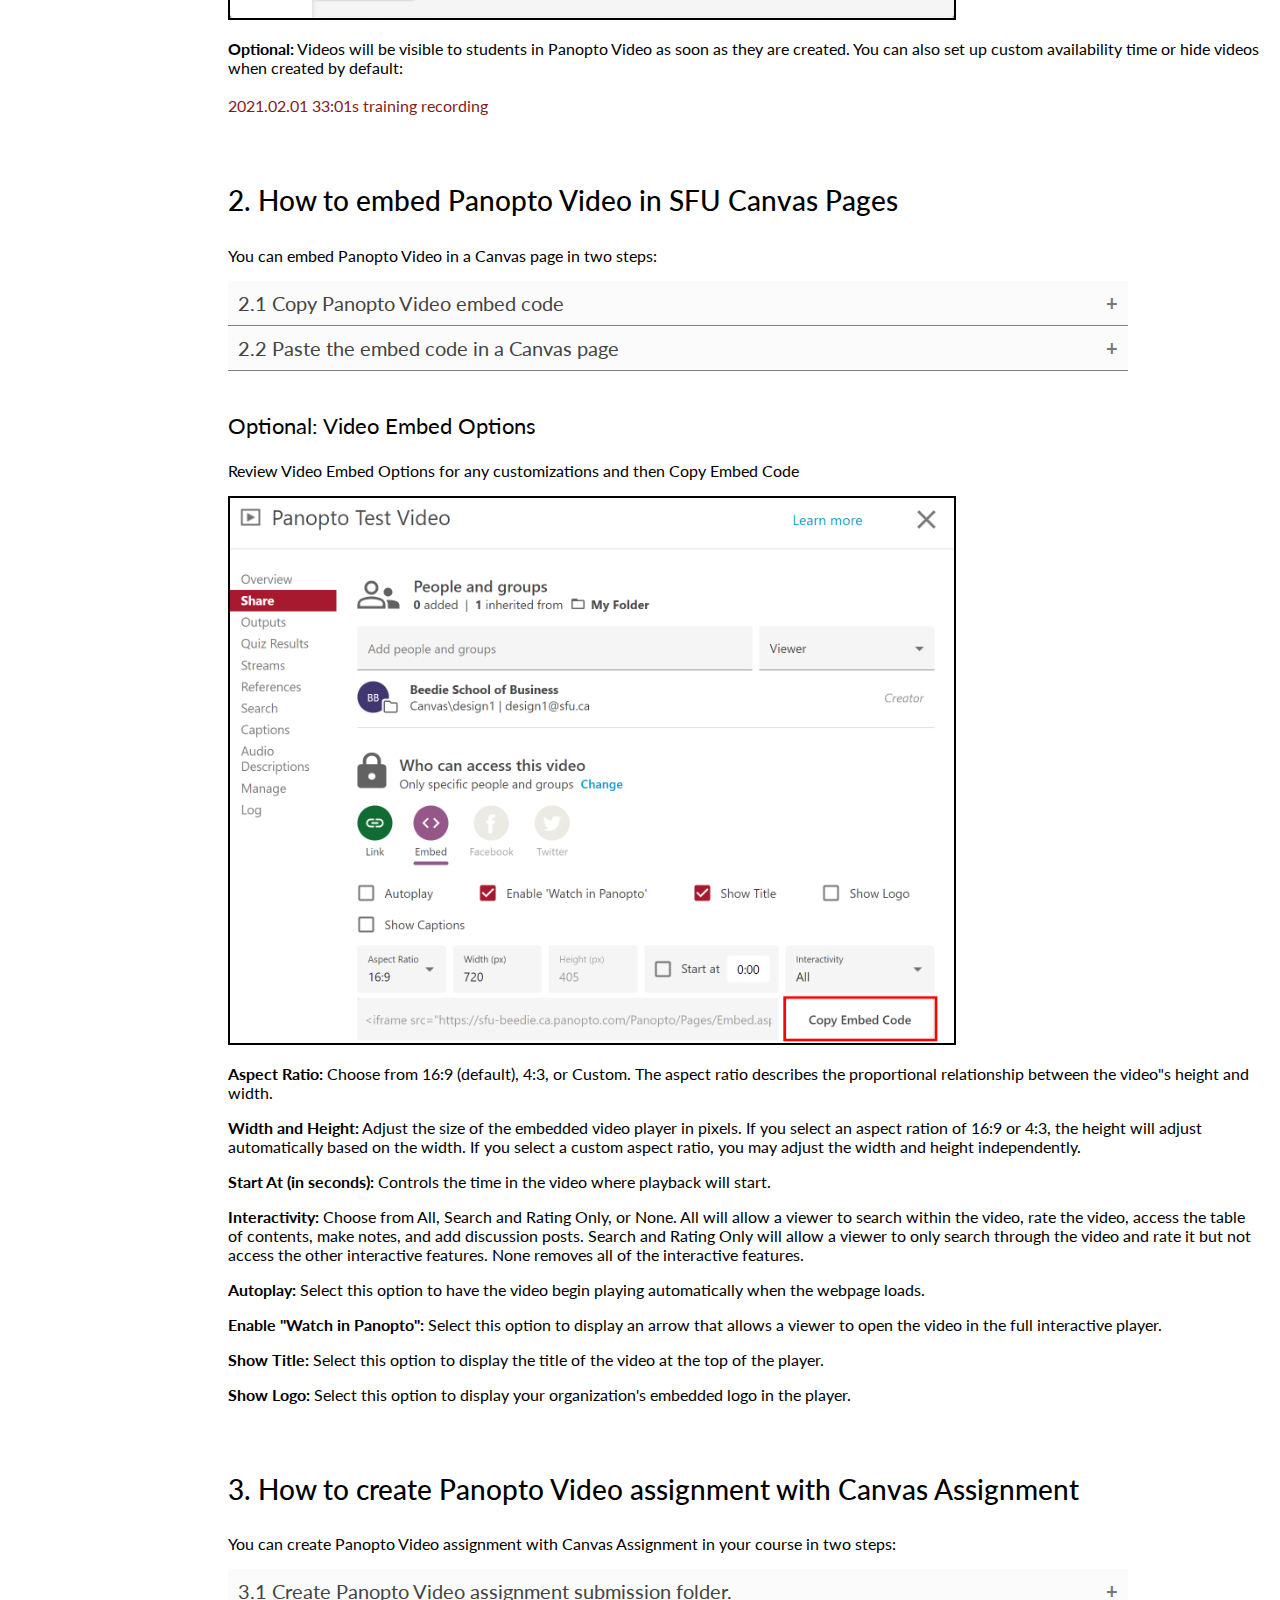
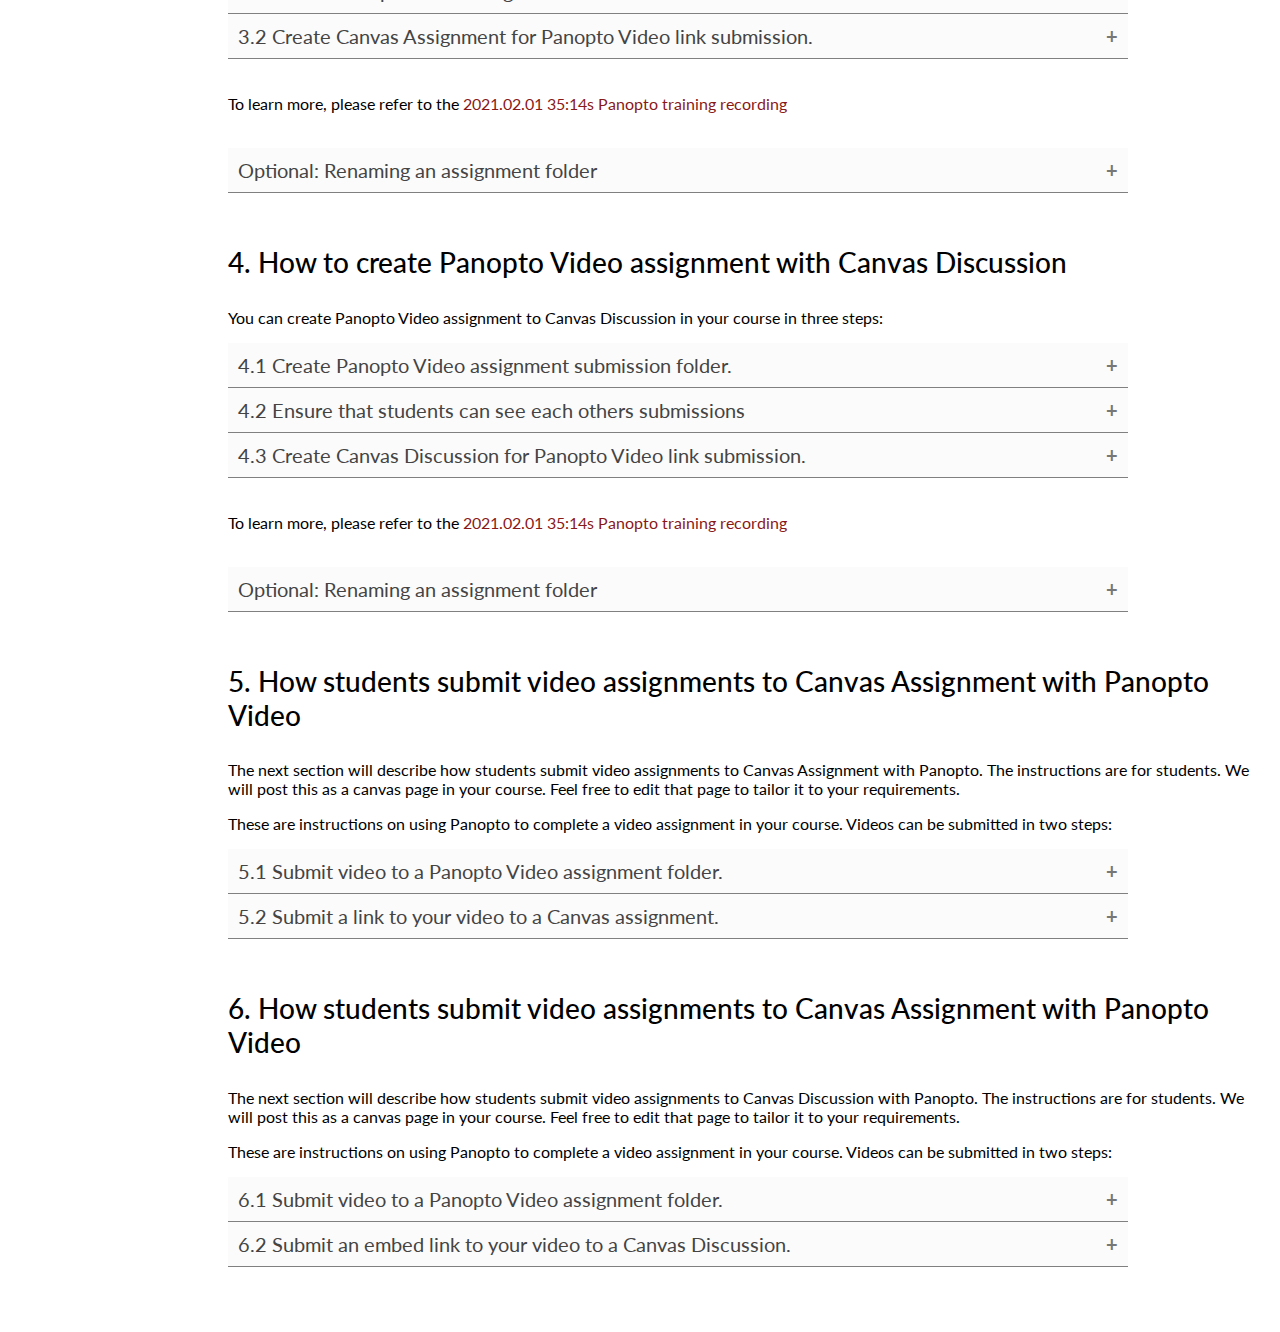
==== commit 7b751c29: "finishing up" ====
--- a/canvas_support.html
+++ b/canvas_support.html
@@ -398,7 +398,148 @@
         <img src="./images/save_name.png" alt="Save link after renaming">
     </div>
     <br>
+    <span id="submit"></span>
+    <h2 id="submit_assignment">
+        5. How students submit video assignments to Canvas Assignment with Panopto Video
+    </h2>
+    <p>
+        The next section will describe how students submit video assignments to Canvas Assignment 
+        with Panopto. The instructions are for students. We will post this as a canvas page in your course. 
+        Feel free to edit that page to tailor it to your requirements.
+    </p>
+    <p>
+        These are instructions on using Panopto to complete a video assignment in your course. 
+        Videos can be submitted in two steps:
+    </p>
+    <button class="accordion">5.1 Submit video to a Panopto Video assignment folder.</button>
+    <div class="indent, panel">
+        <p>
+            5.1.1 Go to your class Canvas site and then click on Panopto Video on the left side menu. 
+        </p>
+        <img src="./images/panopto_tab.png" alt="Panopto Video Tab on Canvas">
+        <p>
+            5.1.2 Click on the assignment folder. The default folder name would be the course name followed by “[assignments].”
+        </p>
+        <img src="./images/assignment_folder.png" alt="Panopto Video Gear Icon for settings">
+        <p>
+            5.1.3 Click “Create” and then Upload a pre-recorded video. Please check with your instructor on your assignment requirements.
+        </p>
+        <img src="./images/upload_media.png" alt="Upload media button under create tab">
+        <p>
+            Note #1: Panopto Capture (Record in Browser) is available for you to record a video if needed. 
+            Use the directions from Panopto on <a href="https://support.panopto.com/s/article/How-to-Create-a-Video-Using-Panopto-Capture">
+            How to Create a Video with Panopto Capture.
+            </a>
+        </p>
+        <p>
+            Note #2: There is also an option to download Panopto (Record in Application) to record a video. 
+            The Panopto website contains tutorials on recording with <a href="https://support.panopto.com/s/article/basic-recording-1">Windows</a>
+            or <a href="https://support.panopto.com/s/article/Recording-with-Panopto-for-Mac">Mac</a> computers.
+        </p>
+    </div>
+    <button class="accordion">5.2 Submit a link to your video to a Canvas assignment.</button>
+    <div class="indent, panel">
+        <p>
+            5.2.1 Click Share on the video you have uploaded/created.
+        </p>
+        <img src="./images/panopto_share.png" alt="Panopto Video share button">
+        <p>
+            5.2.2 A pop-up window will appear. Click the Copy Link button. Close the pop-up window.
+        </p>
+        <img src="./images/panopto_copylink.png" alt="Panopto Video copy link button in pop up window">
+        <p>
+            5.2.3 Go to the relevant assignment in Canvas and click “Submit Assignment” to begin your submission.
+        </p>
+        <img src="./images/click_assignment.png" alt="Sample assignment under assignment tab">
+        <img src="./images/submit_assignment.png" alt="Submit assignment button on assignment page">
+        <p>
+            5.2.4 Paste the link and provide any additional submission materials if required.
+        </p>
+        <img src="./images/paste_link.png" alt="Paste copied panopto link.">
+        <p>
+            5.2.5 Click Submit Assignment. All done!
+        </p>
+        <img src="./images/submit_assignment_student.png" alt="Submit assignment button">
+    </div>
+    <br>
+    <span id="submit"></span>
+    <h2 id="submit_discussion">
+        6. How students submit video assignments to Canvas Assignment with Panopto Video
+    </h2>
+    <p>
+        The next section will describe how students submit video assignments to Canvas 
+        Discussion with Panopto. The instructions are for students. We will post this as a 
+        canvas page in your course. Feel free to edit that page to tailor it to your requirements.
+    </p>
+    <p>
+        These are instructions on using Panopto to complete a video assignment in your course. 
+        Videos can be submitted in two steps:
+    </p>
+    <button class="accordion">6.1 Submit video to a Panopto Video assignment folder.</button>
+    <div class="indent, panel">
+        <p>
+            6.1.1 Go to your class Canvas site and then click on Panopto Video on the left side menu. 
+        </p>
+        <img src="./images/panopto_tab.png" alt="Panopto Video Tab on Canvas">
+        <p>
+            6.1.2 Click on the assignment folder. The default folder name would be the course name followed by “[assignments].”
+        </p>
+        <img src="./images/assignment_folder.png" alt="Panopto Video Gear Icon for settings">
+        <p>
+            6.1.3 Click “Create” and then Upload a pre-recorded video. Please check with your instructor on your assignment requirements.
+        </p>
+        <img src="./images/upload_media.png" alt="Upload media button under create tab">
+        <p>
+            Note #1: Panopto Capture (Record in Browser) is available for you to record a video if needed. 
+            Use the directions from Panopto on <a href="https://support.panopto.com/s/article/How-to-Create-a-Video-Using-Panopto-Capture">
+            How to Create a Video with Panopto Capture.
+            </a>
+        </p>
+        <p>
+            Note #2: There is also an option to download Panopto (Record in Application) to record a video. 
+            The Panopto website contains tutorials on recording with <a href="https://support.panopto.com/s/article/basic-recording-1">Windows</a>
+            or <a href="https://support.panopto.com/s/article/Recording-with-Panopto-for-Mac">Mac</a> computers.
+        </p>
+    </div>
+    <button class="accordion">6.2 Submit an embed link to your video to a Canvas Discussion.</button>
+    <div class="indent, panel">
+        <p>
+            6.2.1 Click Share on the video you have uploaded/created.
+        </p>
+        <img src="./images/panopto_share.png" alt="Panopto Video share button">
+        <p>
+            6.2.2 A pop-up window will appear. Click on Embed. 
+        </p>
+        <img src="./images/panopto_embed.png" alt="Panopto Video embed tab">
+        <p>
+            6.2.3 Click on Copy Embed Code with the default settings and close the pop-up window.
+        </p>
+        <img src="./images/embed_code.png" alt="Copy embed code button">
+        <p>
+            6.2.4 Go to the relevant discussion in Canvas.
+        </p>
+        <img src="./images/discussion_assignment.png" alt="Discussion on Discussion tab">
+        <p>
+            6.2.5 Click Reply to begin your submission.
+        </p>
+        <img src="./images/discussion_replu.png" alt="Reply button under discussion">
+        <p>
+            6.2.6 From the top toolbar, click on Insert -> Embed
+        </p>
+        <img src="./images/discussion_insert_embed.png" alt="Embed option under insert tab">
+        <p>
+            6.2.7 A pop-up window will open; Paste the embed code and click Submit 
+        </p>
+        <img src="./images/embed_code_paste.png" alt="Paste copied embed code">
+        <p>
+            6.2.8 Provide any additional submission materials if required. Click on Post Reply. All done!
+        </p>
+        <img src="./images/post_reply.png" alt="Post Reply button under the text box">
+    </div>
 
+    <br>
+    <br>
+    <br>
     </div>
 <script src="./scripts.js"></script>
 </body>
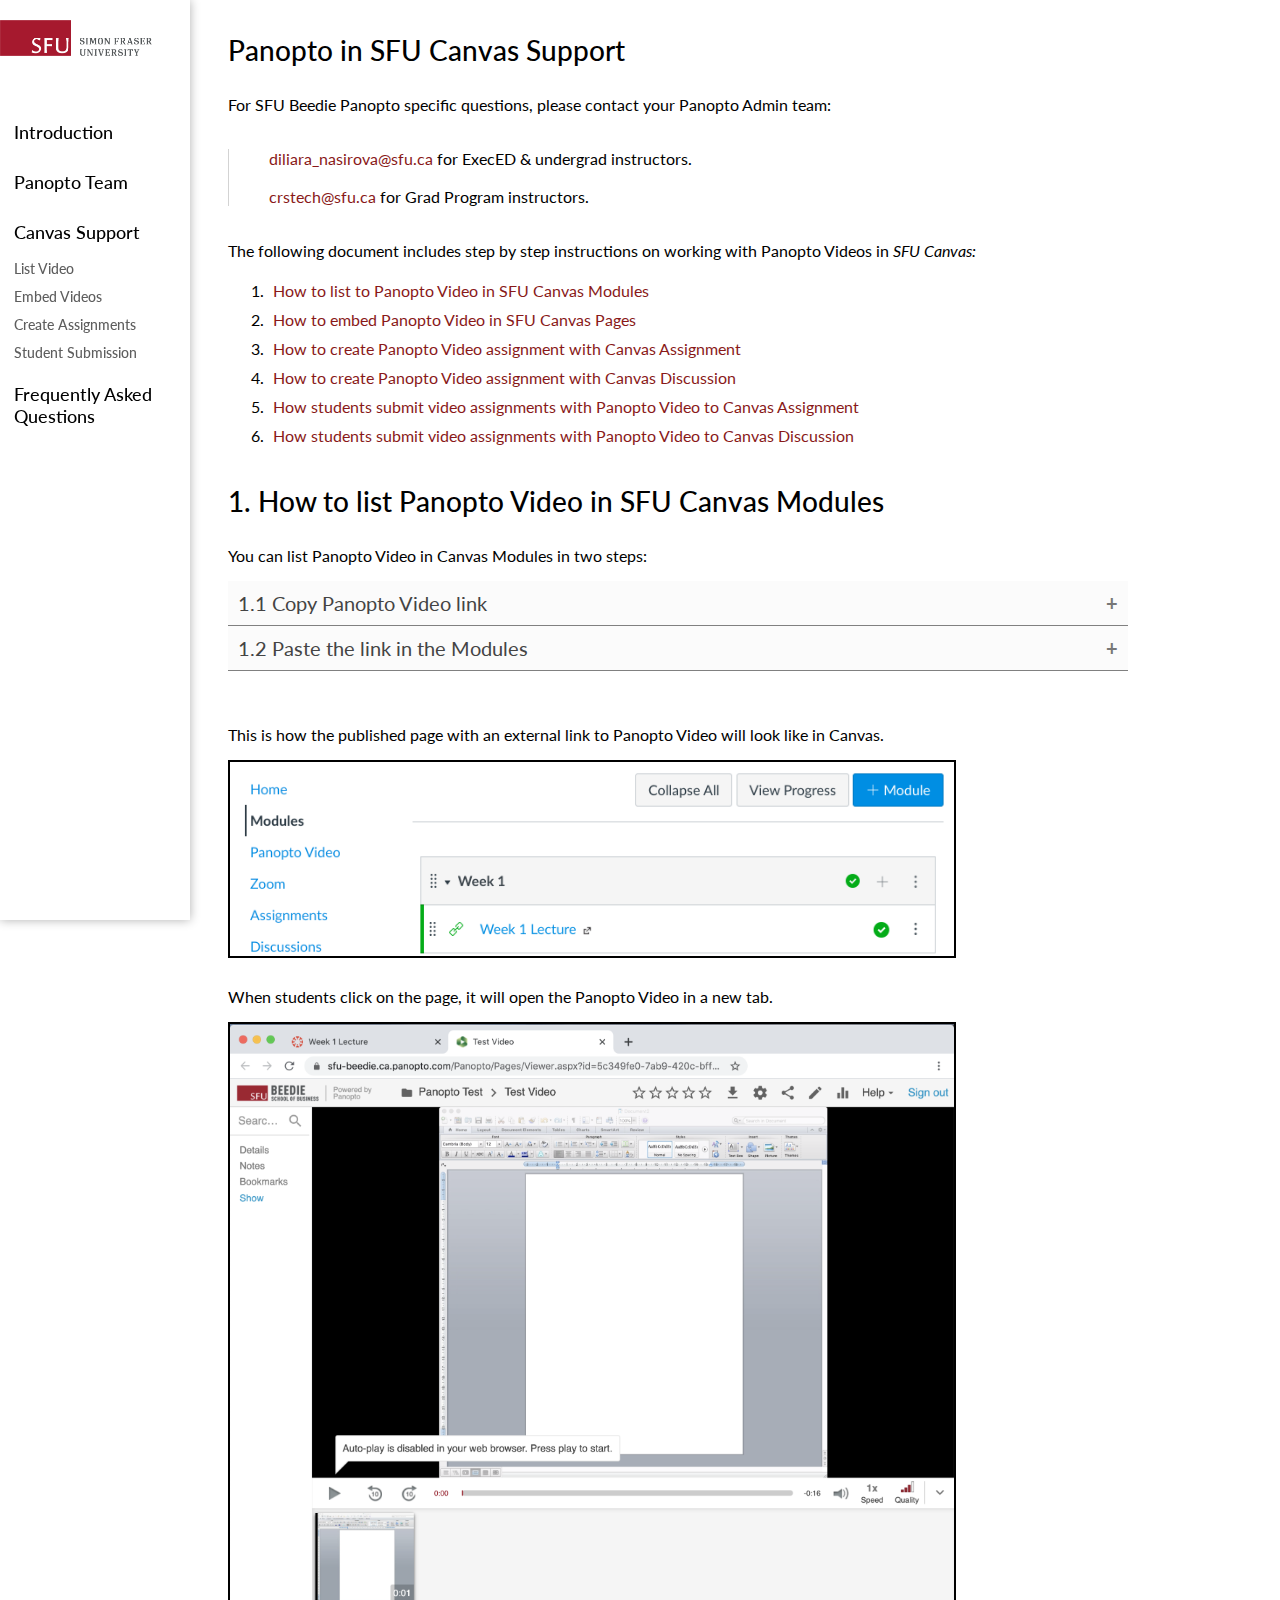
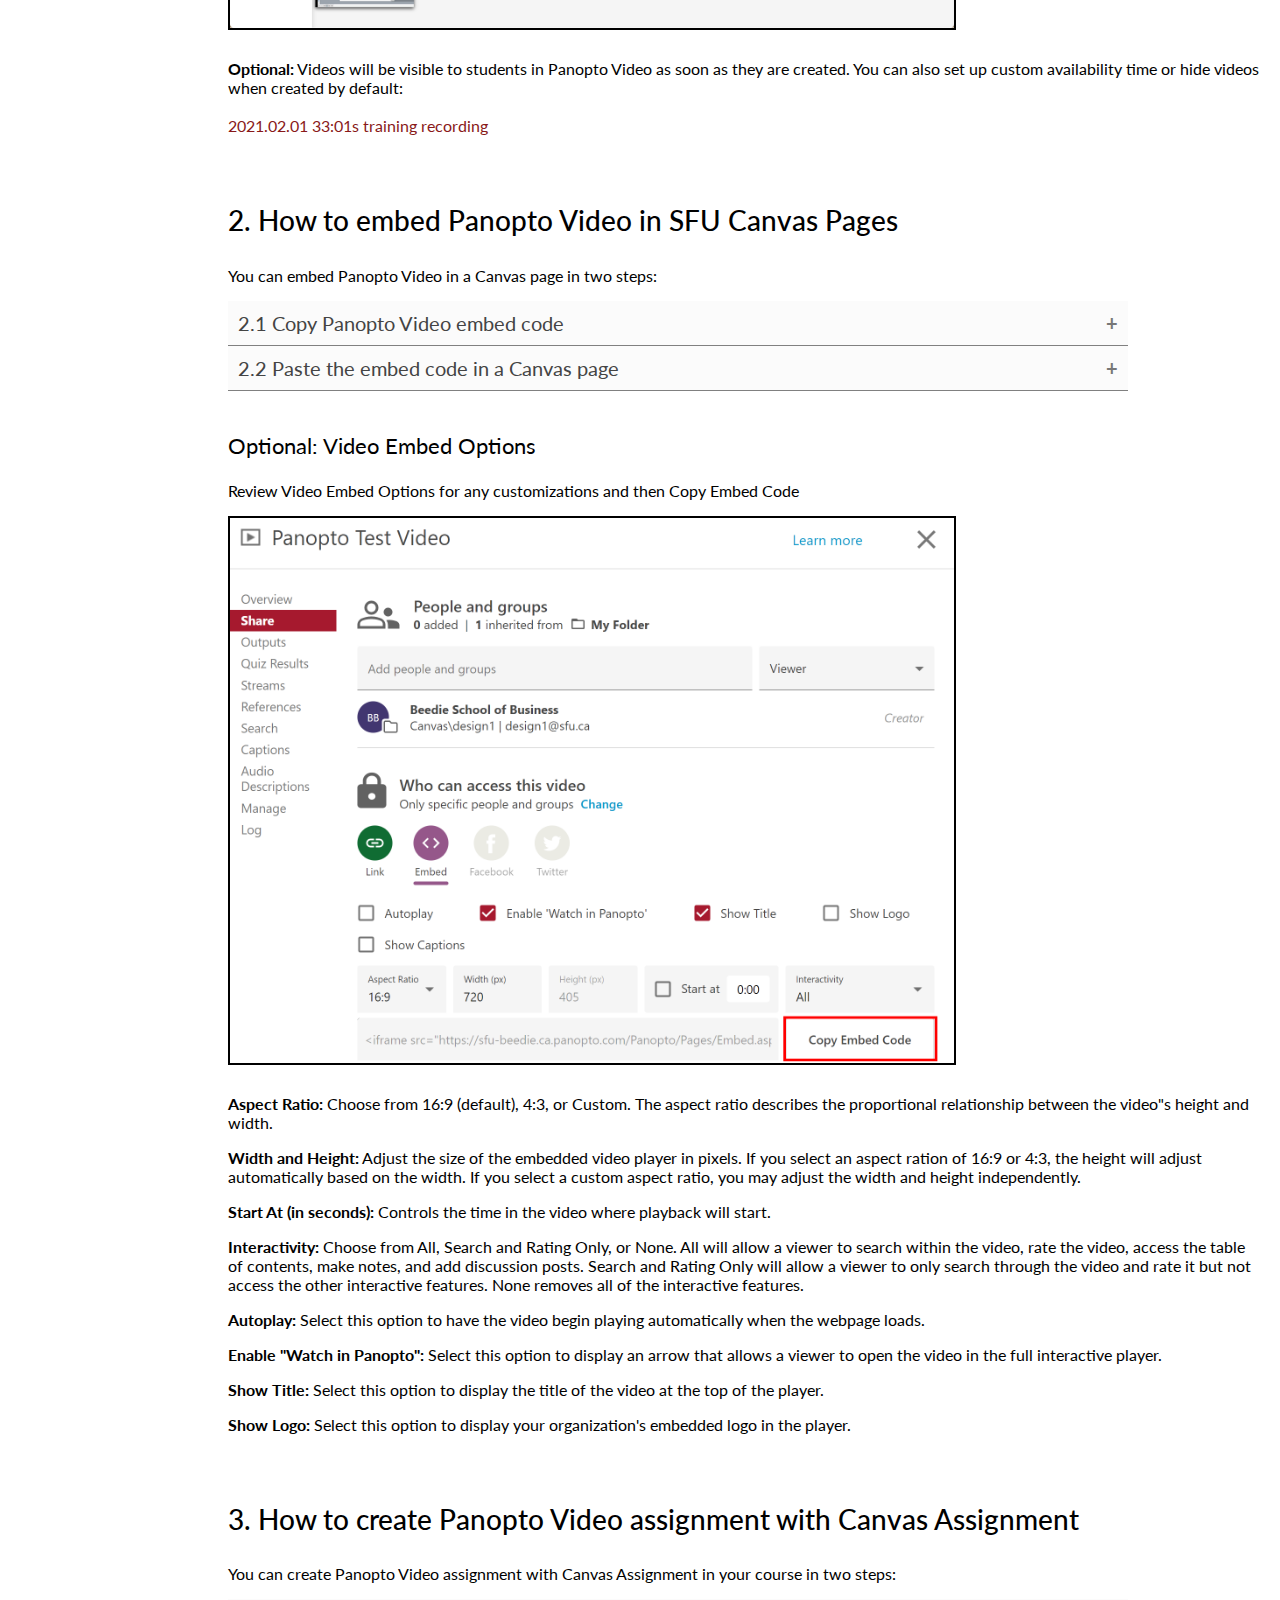
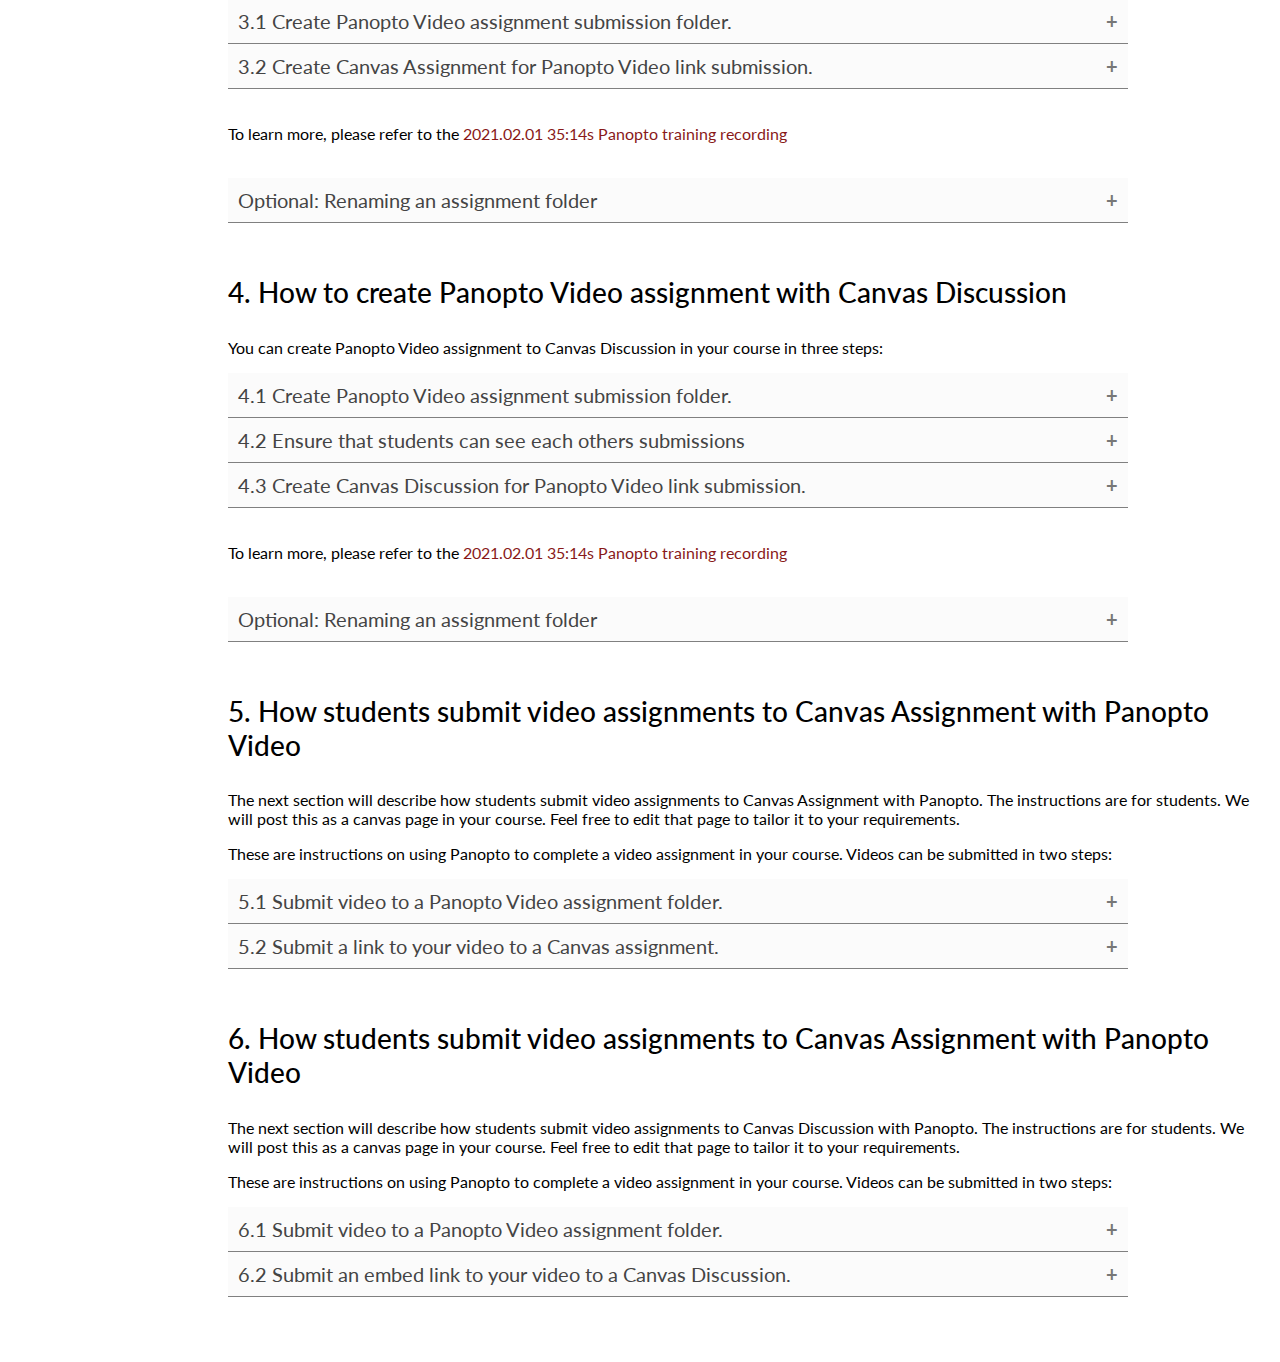
==== commit 6f731aad: "changing home name" ====
--- a/canvas_support.html
+++ b/canvas_support.html
@@ -12,7 +12,7 @@
     <div class="sidenav">
         <img class="logo" alt="SFU Logo" src="./images/SFU_horizontal_logo_rgb.png" />
         <br><br><br>
-        <a href="./intro.html">Introduction</a>
+        <a href="./home.html">Introduction</a>
         <a href="./panopto_team.html">Panopto Team</a>
         <a href="./canvas_support.html">Canvas Support</a>
         <a class="a_sub" href="./canvas_support.html#list">List Video</a>
--- a/styles.css
+++ b/styles.css
@@ -18,12 +18,17 @@
   border: 2px solid rgb(0, 0, 0);
   width: 70%;
   margin-left: 0px ;
+  margin-bottom: 10px;
 }
 h3 {
   font-weight: normal;
   font-size: 22px;
 }
-a{
+h4 {
+  font-weight: normal;
+  font-size: 18px;
+}
+a {
   text-decoration: none;
   color: rgb(137, 25, 25);
 }
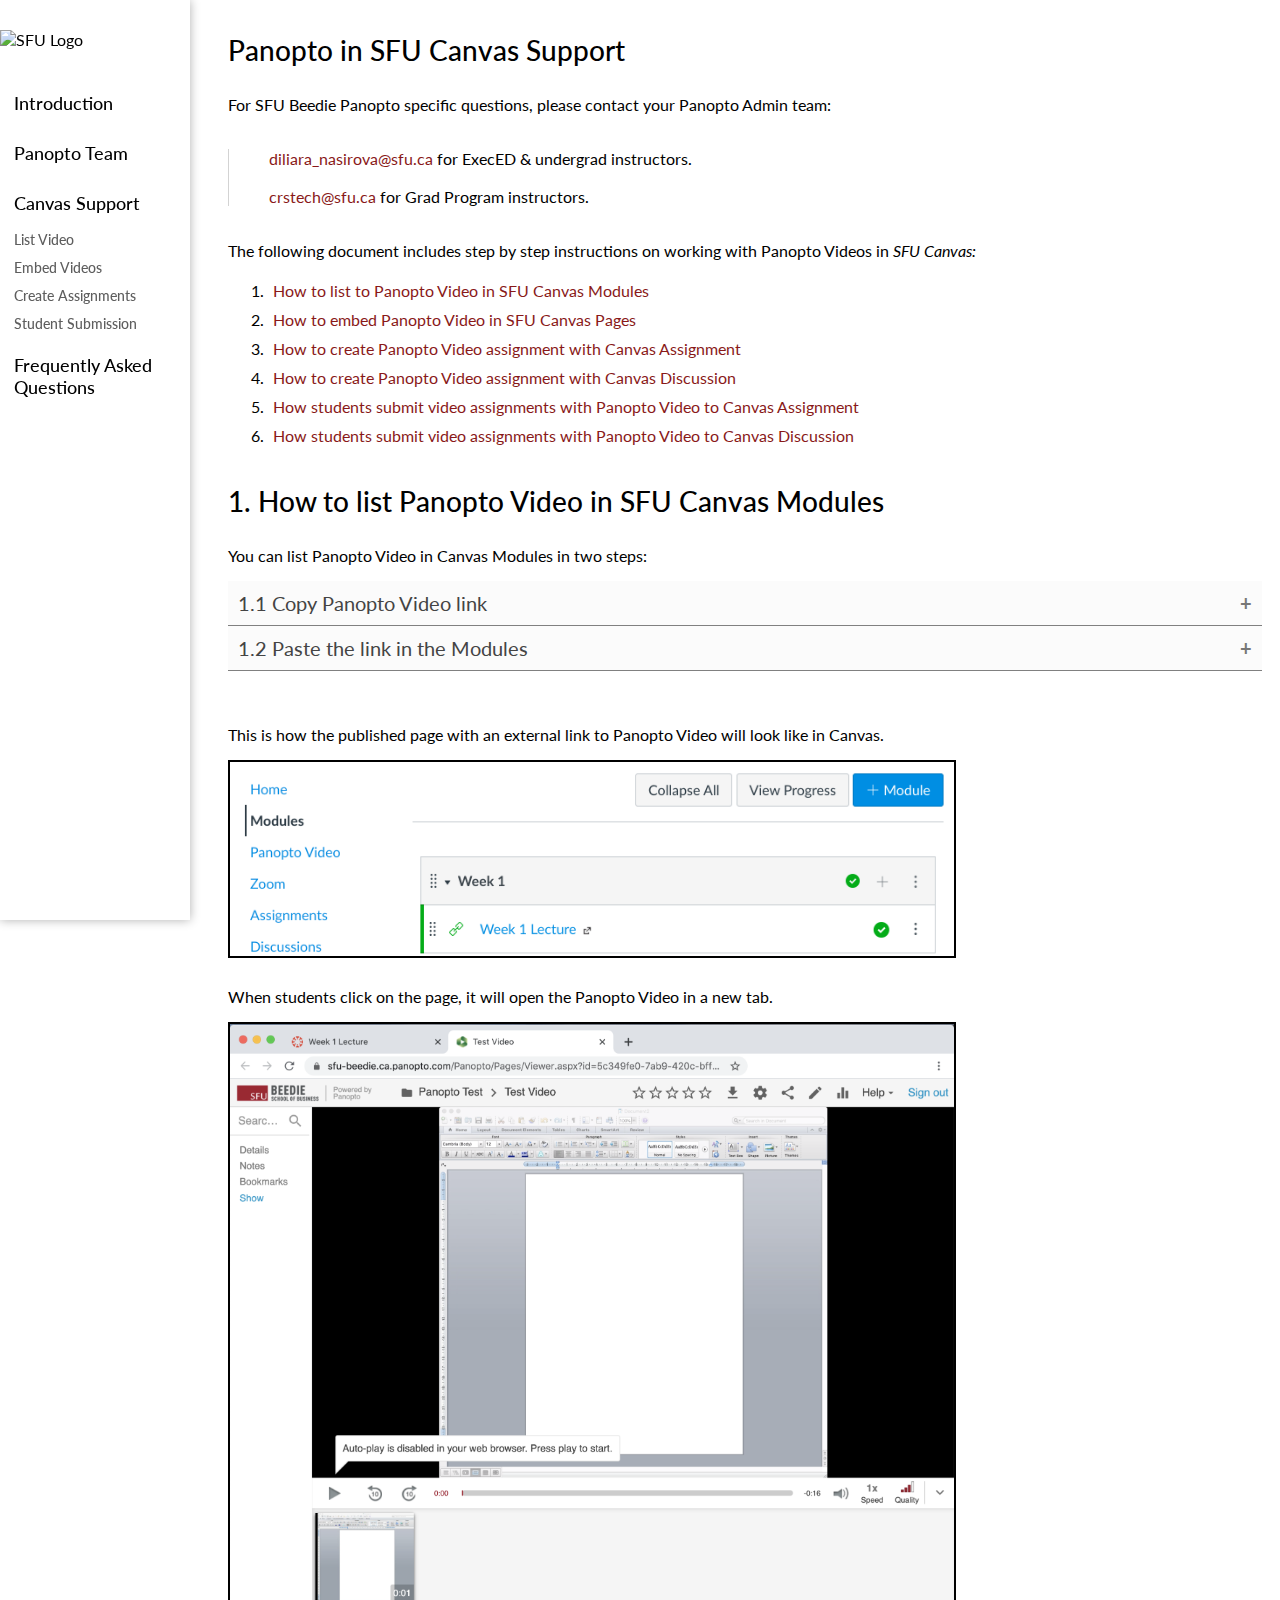
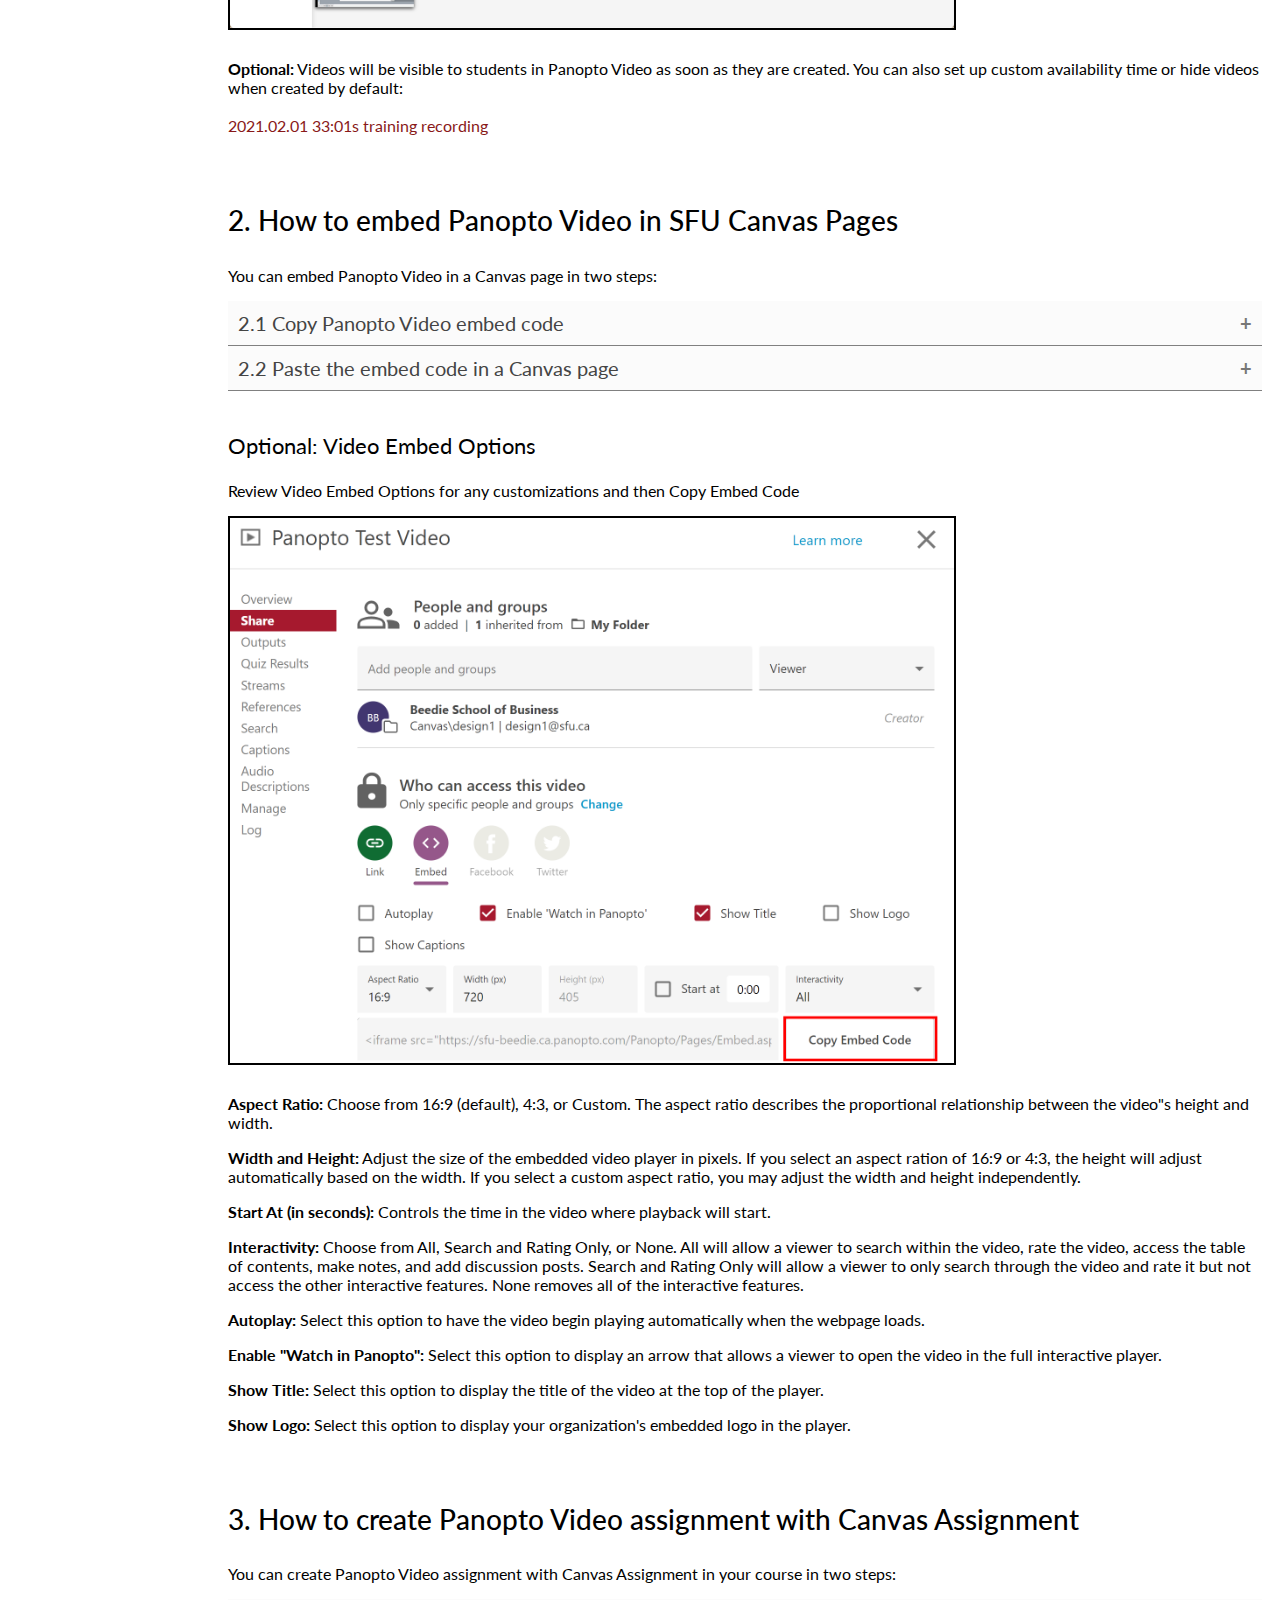
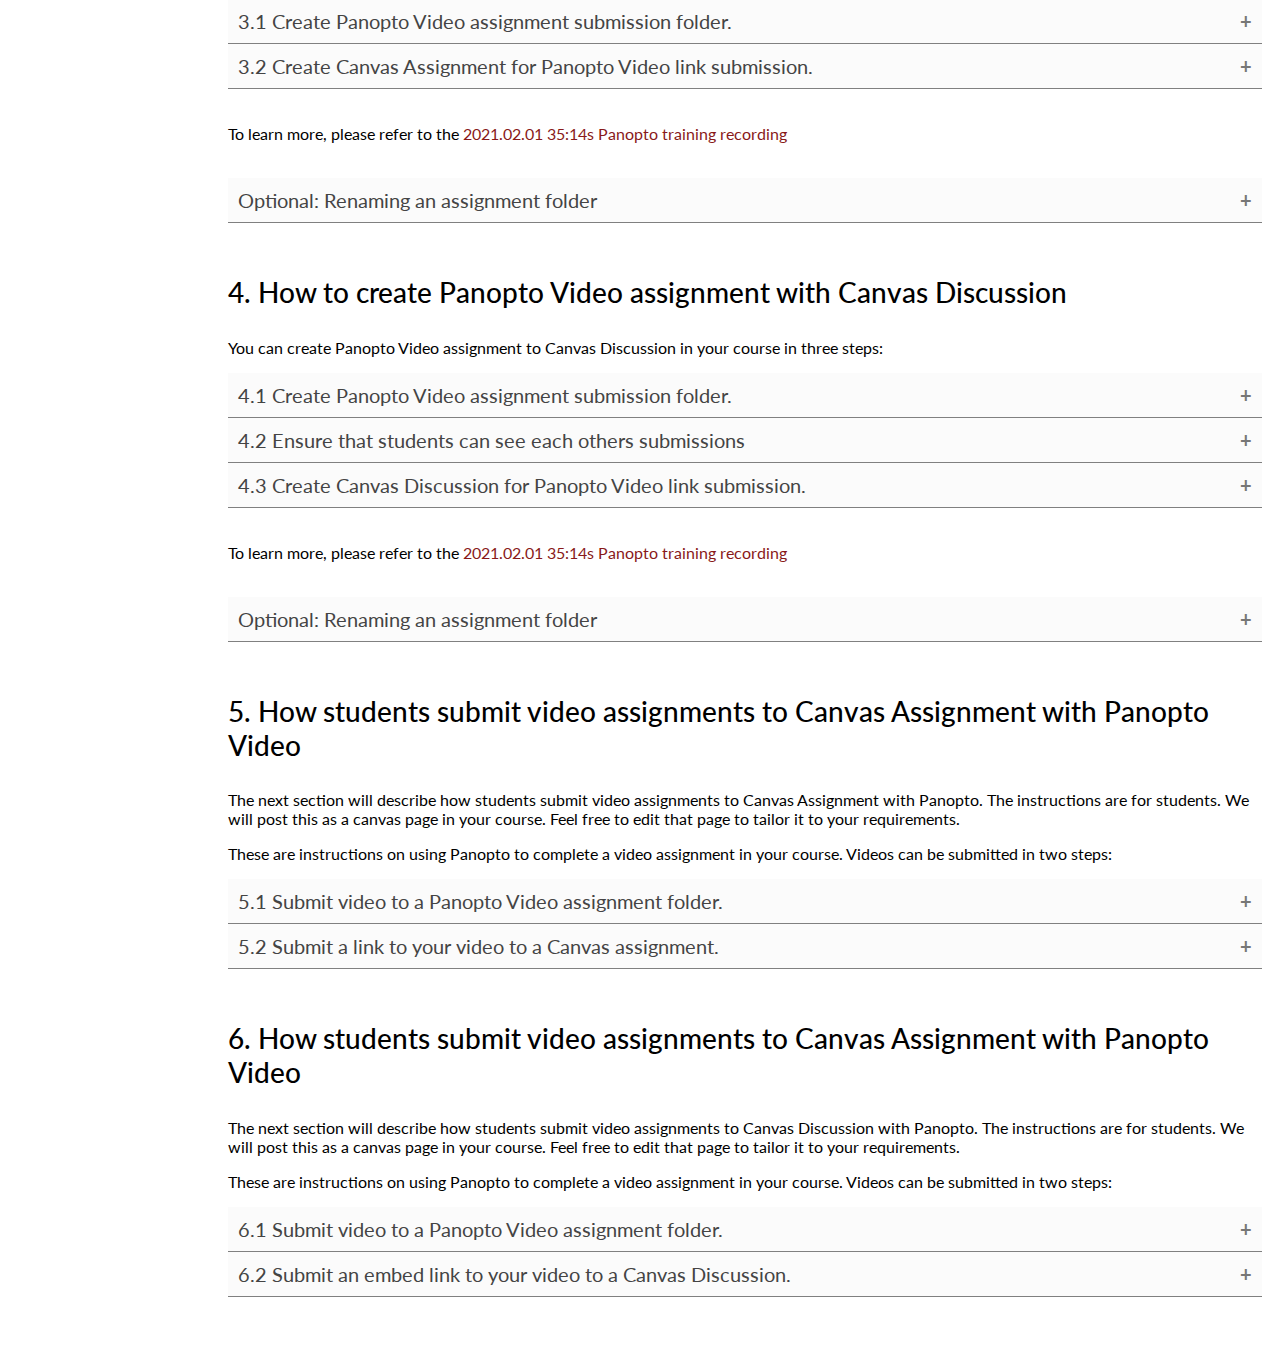
==== commit 823a492e: "hamburger menu for mobile" ====
--- a/canvas_support.html
+++ b/canvas_support.html
@@ -5,14 +5,15 @@
     <meta http-equiv="X-UA-Compatible" content="IE=edge">
     <meta name="viewport" content="width=device-width, initial-scale=1.0">
     <title>Panopto Video in SFU Canvas</title>
-    <link rel="stylesheet" href="/styles.css">
+    <link rel="stylesheet" href="./styles.css">
+    <link rel="stylesheet" href="https://cdnjs.cloudflare.com/ajax/libs/font-awesome/4.7.0/css/font-awesome.min.css"> <!-- hamburger icon -->
 </head>
 <body>
     <!-- Side navigation -->
-    <div class="sidenav">
-        <img class="logo" alt="SFU Logo" src="./images/SFU_horizontal_logo_rgb.png" />
-        <br><br><br>
-        <a href="./home.html">Introduction</a>
+    <div class="sidenav" id="sidenav">
+        <img class="logo" alt="SFU Logo" src="./images/SFU_Beedie_Logo.png" />
+        <br><br>
+        <a href="./index.html">Introduction</a>
         <a href="./panopto_team.html">Panopto Team</a>
         <a href="./canvas_support.html">Canvas Support</a>
         <a class="a_sub" href="./canvas_support.html#list">List Video</a>
@@ -20,6 +21,10 @@
         <a class="a_sub" href="./canvas_support.html#create">Create Assignments</a>
         <a class="a_sub" href="./canvas_support.html#submit">Student Submission</a>
         <a href="./faq.html">Frequently Asked Questions</a>
+        <!-- "Hamburger menu" / "Bar icon" to toggle the navigation links -->
+        <a href="javascript:void(0);" class="icon" onclick="myFunction()">
+          <i class="fa fa-bars"></i>
+        </a>
     </div>
     
     <!-- Page content -->
@@ -106,7 +111,7 @@
             <b>Optional:</b> Videos will be visible to students in Panopto Video as soon as 
             they are created. You can also set up custom availability time or hide videos 
             when created by default: <br><br>
-            <a href="https://corp.hosted.panopto.com/Panopto/Pages/Viewer.aspx?id=32fe626e-5013-48fc-8f20-acc20178127f&start=1981.85275">
+            <a href="https://corp.hosted.panopto.com/Panopto/Pages/Viewer.aspx?id=32fe626e-5013-48fc-8f20-acc20178127f&start=1981.85275" target="_blank">
                 2021.02.01 33:01s training recording</a>
         </p>
         <br>
@@ -235,7 +240,7 @@
         <img src="./images/assignment_options.png" alt="Pop up window after assignment folder is created.">
         <p>
             3.1.5 The assignment folder will be listed in the content area. Optional: to learn more about 
-            folder management, check <a href="https://support.panopto.com/s/article/Folder-Management">support.panopto.com</a>
+            folder management, check <a href="https://support.panopto.com/s/article/Folder-Management" target="_blank">support.panopto.com</a>
         </p>
         <img src="./images/assignment_folder.png" alt="Assignment folder in Panopto tab on Canvas">
     </div>
@@ -278,7 +283,7 @@
         <img src="./images/finished_assignment.png" alt="Finished assignment page">
     </div>
     <br>
-    <p>To learn more, please refer to the <a href="https://corp.hosted.panopto.com/Panopto/Pages/Viewer.aspx?id=32fe626e-5013-48fc-8f20-acc20178127f&start=2114.544361">
+    <p>To learn more, please refer to the <a href="https://corp.hosted.panopto.com/Panopto/Pages/Viewer.aspx?id=32fe626e-5013-48fc-8f20-acc20178127f&start=2114.544361" target="_blank">
         2021.02.01 35:14s Panopto training recording</a>
     </p>
     <br>
@@ -330,7 +335,7 @@
         <img src="./images/assignment_options.png" alt="Pop up window after assignment folder is created.">
         <p>
             4.1.5 The assignment folder will be listed in the content area. Optional: to learn more about 
-            folder management, check <a href="https://support.panopto.com/s/article/Folder-Management">support.panopto.com</a>
+            folder management, check <a href="https://support.panopto.com/s/article/Folder-Management" target="_blank">support.panopto.com</a>
         </p>
         <img src="./images/assignment_folder.png" alt="Assignment folder in Panopto tab on Canvas">
     </div>
@@ -374,7 +379,7 @@
         <img src="./images/publish_discussion.png" alt="A published discussion page.">
     </div>
     <br>
-    <p>To learn more, please refer to the <a href="https://corp.hosted.panopto.com/Panopto/Pages/Viewer.aspx?id=32fe626e-5013-48fc-8f20-acc20178127f&start=2114.544361">
+    <p>To learn more, please refer to the <a href="https://corp.hosted.panopto.com/Panopto/Pages/Viewer.aspx?id=32fe626e-5013-48fc-8f20-acc20178127f&start=2114.544361" target="_blank">
         2021.02.01 35:14s Panopto training recording</a>
     </p>
     <br>
@@ -427,14 +432,14 @@
         <img src="./images/upload_media.png" alt="Upload media button under create tab">
         <p>
             Note #1: Panopto Capture (Record in Browser) is available for you to record a video if needed. 
-            Use the directions from Panopto on <a href="https://support.panopto.com/s/article/How-to-Create-a-Video-Using-Panopto-Capture">
+            Use the directions from Panopto on <a href="https://support.panopto.com/s/article/How-to-Create-a-Video-Using-Panopto-Capture" target="_blank">
             How to Create a Video with Panopto Capture.
             </a>
         </p>
         <p>
             Note #2: There is also an option to download Panopto (Record in Application) to record a video. 
-            The Panopto website contains tutorials on recording with <a href="https://support.panopto.com/s/article/basic-recording-1">Windows</a>
-            or <a href="https://support.panopto.com/s/article/Recording-with-Panopto-for-Mac">Mac</a> computers.
+            The Panopto website contains tutorials on recording with <a href="https://support.panopto.com/s/article/basic-recording-1" target="_blank">Windows</a>
+            or <a href="https://support.panopto.com/s/article/Recording-with-Panopto-for-Mac" target="_blank">Mac</a> computers.
         </p>
     </div>
     <button class="accordion">5.2 Submit a link to your video to a Canvas assignment.</button>
@@ -491,14 +496,14 @@
         <img src="./images/upload_media.png" alt="Upload media button under create tab">
         <p>
             Note #1: Panopto Capture (Record in Browser) is available for you to record a video if needed. 
-            Use the directions from Panopto on <a href="https://support.panopto.com/s/article/How-to-Create-a-Video-Using-Panopto-Capture">
+            Use the directions from Panopto on <a href="https://support.panopto.com/s/article/How-to-Create-a-Video-Using-Panopto-Capture" target="_blank">
             How to Create a Video with Panopto Capture.
             </a>
         </p>
         <p>
             Note #2: There is also an option to download Panopto (Record in Application) to record a video. 
-            The Panopto website contains tutorials on recording with <a href="https://support.panopto.com/s/article/basic-recording-1">Windows</a>
-            or <a href="https://support.panopto.com/s/article/Recording-with-Panopto-for-Mac">Mac</a> computers.
+            The Panopto website contains tutorials on recording with <a href="https://support.panopto.com/s/article/basic-recording-1" target="_blank">Windows</a>
+            or <a href="https://support.panopto.com/s/article/Recording-with-Panopto-for-Mac" target="_blank">Mac</a> computers.
         </p>
     </div>
     <button class="accordion">6.2 Submit an embed link to your video to a Canvas Discussion.</button>
--- a/styles.css
+++ b/styles.css
@@ -7,6 +7,7 @@
   width: 152px;
   height: 36px;
   border: none;
+  margin-top: 10px;
 }
 h2 {
   font-size: 28px;
@@ -38,6 +39,7 @@
 button {
   font-family: "Lato Extended", Lato, "Helvetica Neue", Helvetica, Arial, sans-serif;
   font-size: 20px;
+  width: 100% !important;
 }
 div.indent {
   border-left: 1px solid rgb(211, 211, 211);
@@ -56,8 +58,7 @@
     z-index: 1; /* Stay on top */
     top: 0; /* Stay at the top */
     left: 0;
-    background-color: rgb(255, 255, 255); /* Black */
-    overflow-x: hidden; /* Disable horizontal scroll */
+    background-color: rgb(255, 255, 255); 
     padding-top: 20px;
     box-shadow:0px 0px 10px 0px rgb(176, 176, 176);
   }
@@ -72,33 +73,77 @@
     display: block;
   }
 
+  .sidenav .icon {
+    display: none;
+  }
+
+  .sidenav a:hover {
+    background-color: #ececec5c;
+  }
+
+
   .a_sub {
     padding-top: 3px !important;
     padding-bottom: 8px !important;
     font-size: 14px !important;
     color: #5e5e5e !important;
   }
-  .a_sub:hover {
-    color: rgb(0, 0, 0) !important; 
-    background-color: #ececec5c;
+
+  
+
+  /* mobile menu */
+  @media screen and (max-width: 600px) {
+    body {
+      margin: 0;
+    }
+    .sidenav {
+      background-color: rgb(255, 255, 255);
+      position: relative;
+      width: 100%;
+    }
+    .sidenav a:not(:first-child) {display: none;}
+    .sidenav a.icon {
+      float: right;
+      display: block;
+    }
+  
+    .sidenav.responsive {position: relative;}
+    .sidenav.responsive a.icon {
+      display: block;
+      position: absolute;
+      right: 15px;
+      top: 20px;
+      font-size: 20px;
+    }
+    .sidenav.responsive a {
+      float: none;
+      display: block;
+      text-align: left;
+    }
+
+    .sidenav a.icon {
+      display: block;
+      position: absolute;
+      right: 15px;
+      top: 20px;
+      font-size: 20px;
+    }
+
+    .main {
+      margin-left: 0px !important; 
+      padding: 0px 10px;
+    }
   }
 
-  /* When you mouse over the navigation links, change their color */
-  .sidenav a:hover {
-    background-color: #ececec5c;
-  }
-  
+
+
+
   /* Style page content */
   .main {
     margin-left: 210px; 
     padding: 0px 10px;
   }
   
-  /* On smaller screens, where height is less than 450px, change the style of the sidebar (less padding and a smaller font size) */
-  @media screen and (max-height: 450px) {
-    .sidenav {padding-top: 15px;}
-    .sidenav a {font-size: 18px;}
-  }
   .accordion {
     background-color: rgba(237, 237, 237, 0.236);
     color: #444;
@@ -120,7 +165,6 @@
     max-height: 0;
     overflow: hidden;
     transition: max-height 0.2s ease-out;
-    width: 80%;
   }
 
   .accordion:after {
